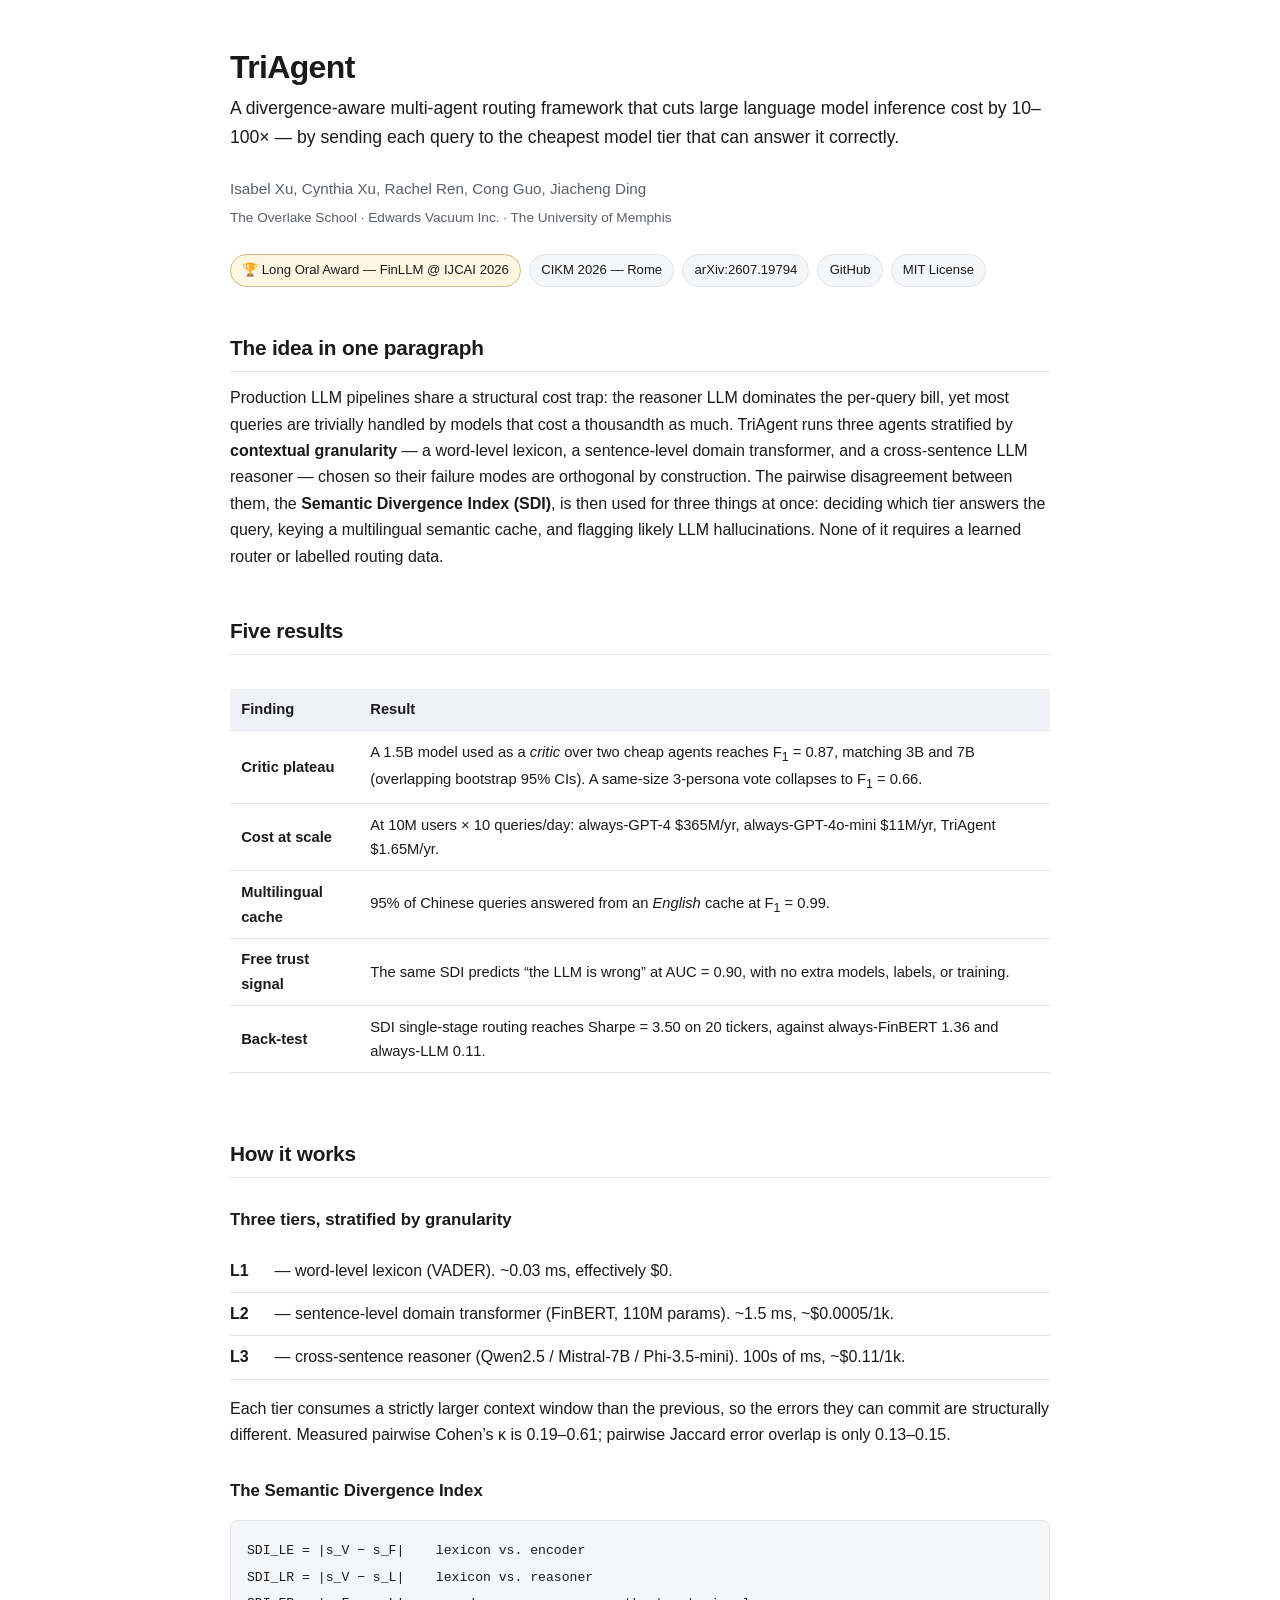
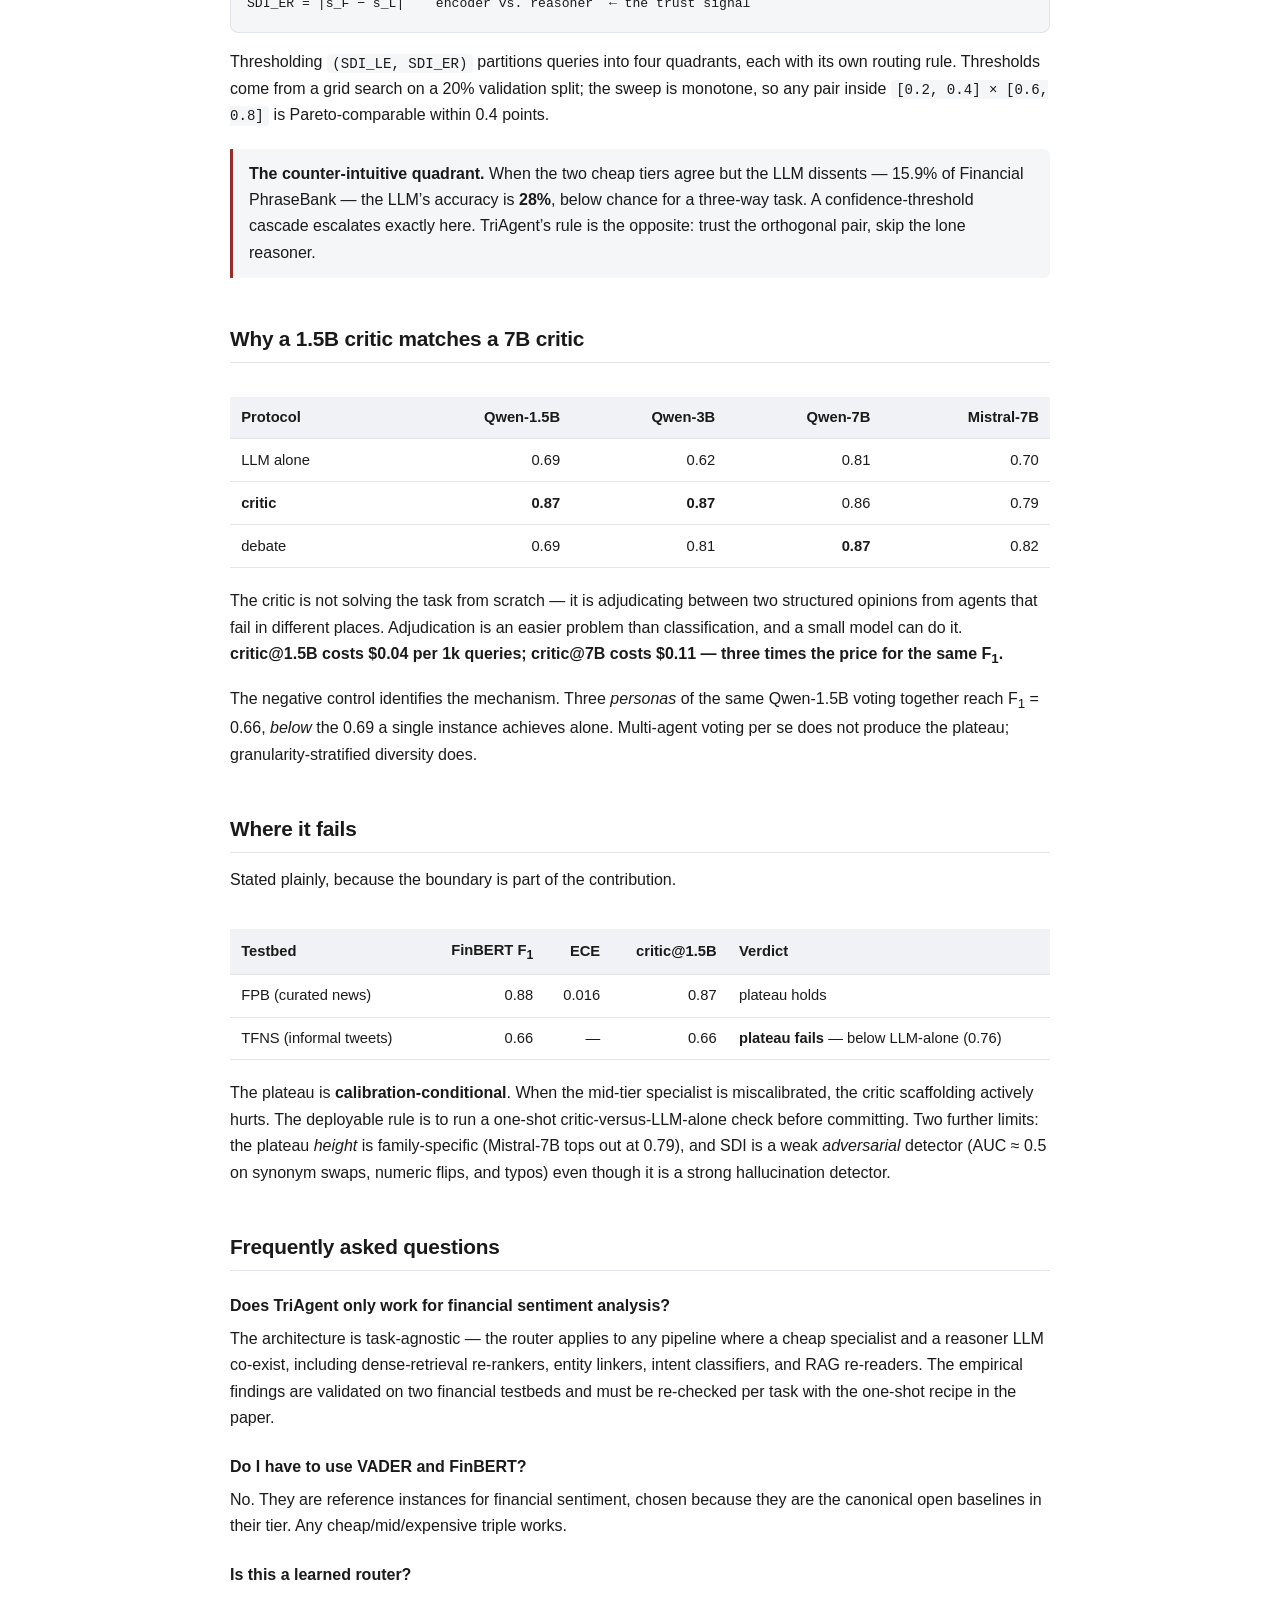
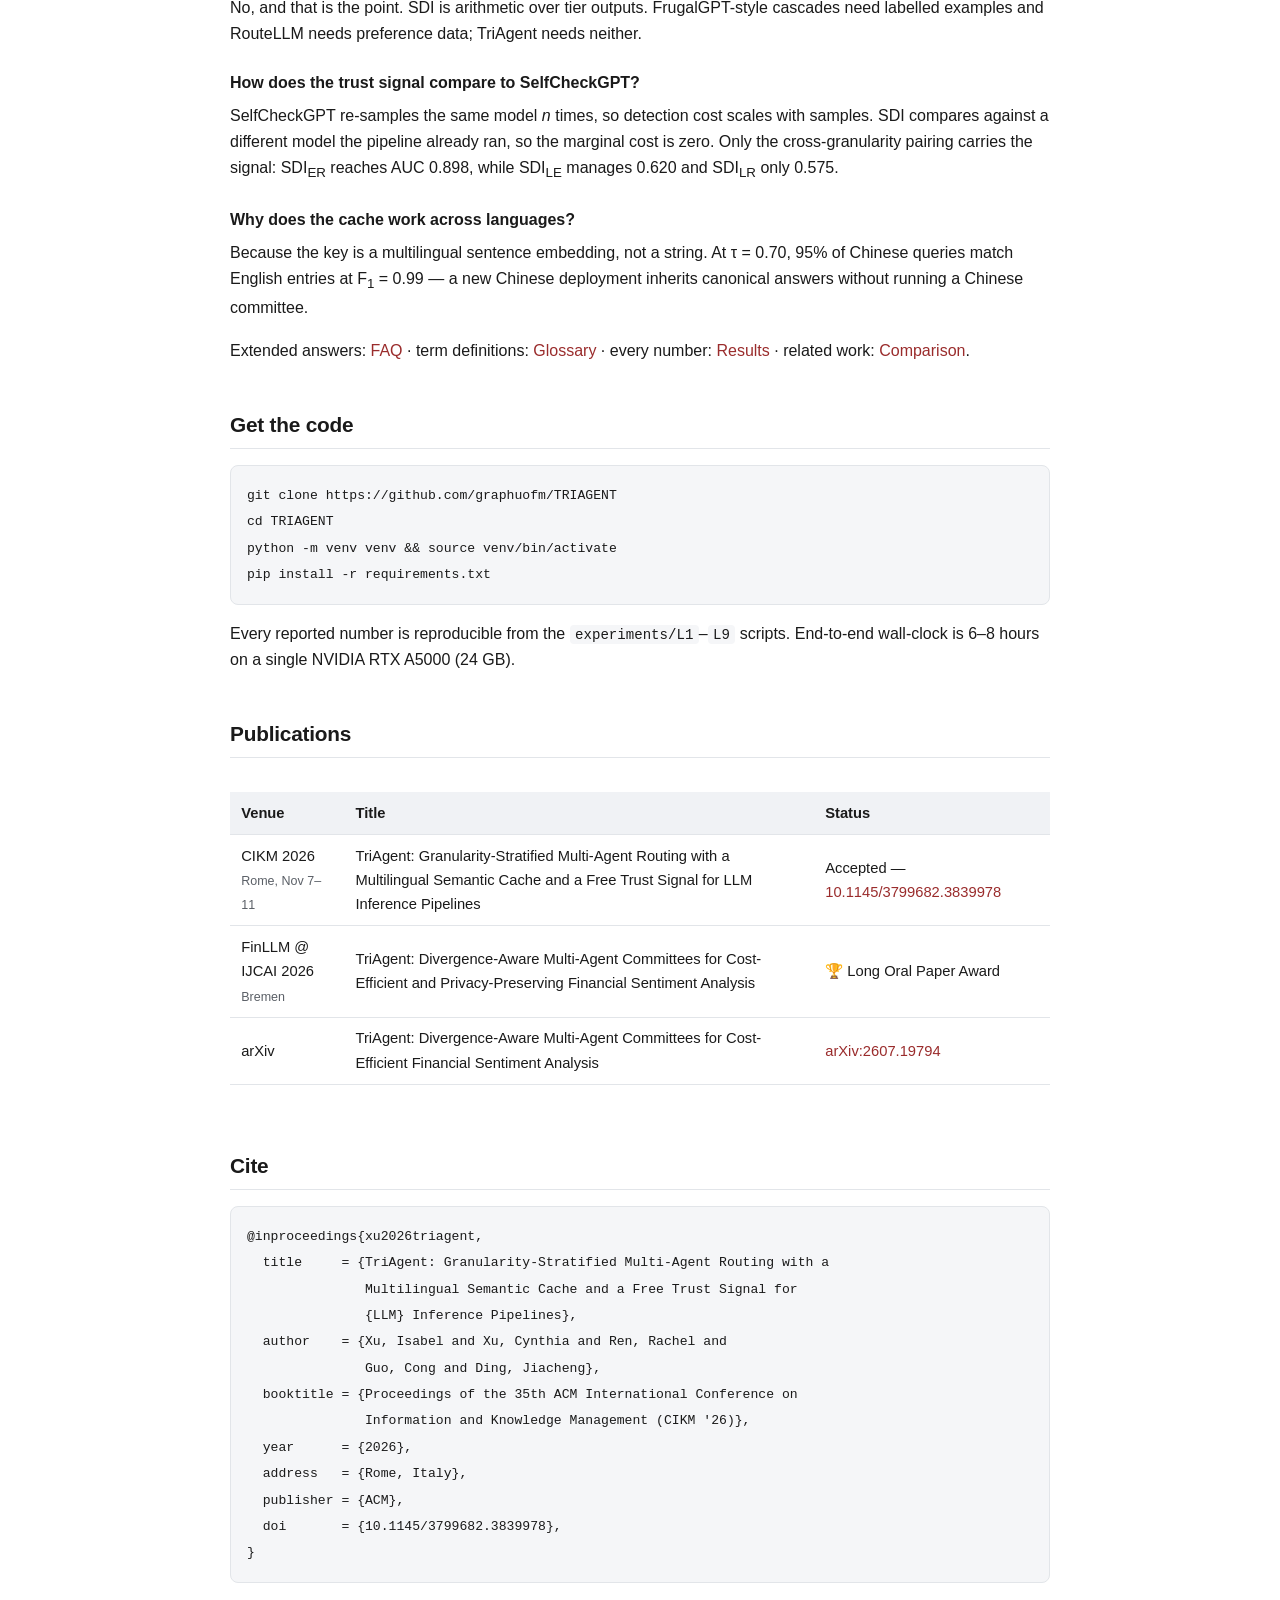
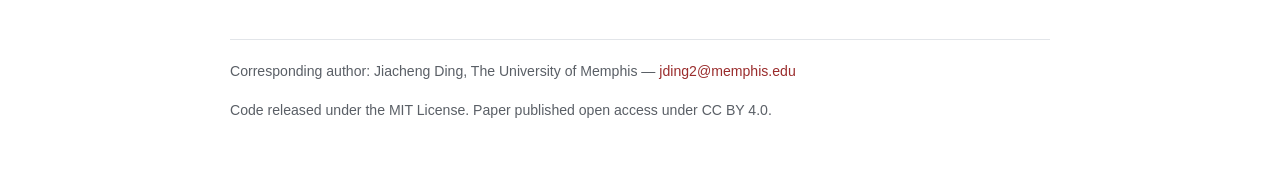
==== docs/index.html @ 97e6a0e1 "GEO: make the paper discoverable to answer engines and crawlers Generative-engine optimisation pass " ====
<!DOCTYPE html>
<html lang="en">
<head>
<meta charset="utf-8">
<meta name="viewport" content="width=device-width, initial-scale=1">
<title>TriAgent — Divergence-Aware Multi-Agent Routing for Cost-Efficient LLM Inference</title>
<meta name="description" content="TriAgent cuts LLM inference cost 10-100x by routing each query to the cheapest model tier that can answer it. The Semantic Divergence Index (SDI) is an unsupervised routing signal, a multilingual cache key, and a free hallucination detector at AUC 0.90. CIKM 2026.">
<link rel="canonical" href="https://graphuofm.github.io/TRIAGENT/">

<meta property="og:type" content="article">
<meta property="og:title" content="TriAgent — Divergence-Aware Multi-Agent Routing for Cost-Efficient LLM Inference">
<meta property="og:description" content="A 1.5B model used as a critic matches a 7B model (F1 0.87). A same-size persona vote collapses to 0.66. Granularity-stratified diversity, not multi-agent voting, is the mechanism. CIKM 2026.">
<meta property="og:url" content="https://graphuofm.github.io/TRIAGENT/">
<meta name="twitter:card" content="summary_large_image">
<meta name="twitter:title" content="TriAgent — Cost-Efficient LLM Inference Routing">
<meta name="twitter:description" content="One divergence signal does three jobs: routes queries, keys a multilingual cache, and detects hallucinations at AUC 0.90. No learned router, no labelled data. CIKM 2026.">

<meta name="citation_title" content="TriAgent: Granularity-Stratified Multi-Agent Routing with a Multilingual Semantic Cache and a Free Trust Signal for LLM Inference Pipelines">
<meta name="citation_author" content="Xu, Isabel">
<meta name="citation_author" content="Xu, Cynthia">
<meta name="citation_author" content="Ren, Rachel">
<meta name="citation_author" content="Guo, Cong">
<meta name="citation_author" content="Ding, Jiacheng">
<meta name="citation_publication_date" content="2026/11/07">
<meta name="citation_conference_title" content="Proceedings of the 35th ACM International Conference on Information and Knowledge Management (CIKM '26)">
<meta name="citation_doi" content="10.1145/3799682.3839978">
<meta name="citation_arxiv_id" content="2607.19794">
<meta name="citation_abstract_html_url" content="https://arxiv.org/abs/2607.19794">
<meta name="citation_pdf_url" content="https://arxiv.org/pdf/2607.19794">

<script type="application/ld+json">
{
  "@context": "https://schema.org",
  "@graph": [
    {
      "@type": "ScholarlyArticle",
      "@id": "https://doi.org/10.1145/3799682.3839978",
      "name": "TriAgent: Granularity-Stratified Multi-Agent Routing with a Multilingual Semantic Cache and a Free Trust Signal for LLM Inference Pipelines",
      "headline": "TriAgent: Granularity-Stratified Multi-Agent Routing for LLM Inference Pipelines",
      "abstract": "LLM-based information pipelines share a structural cost problem: the reasoner LLM dominates the per-query bill, yet a large fraction of queries are trivially handled by far cheaper specialists. TriAgent is a multi-agent inference router that stratifies agents by contextual granularity (word, sentence, cross-sentence) and gates routing with a three-way Semantic Divergence Index (SDI). The critic plateau is calibration-conditional; a Shared Consensus Dictionary answers 95% of Chinese queries from an English cache at F1 0.99; the same SDI doubles as a post-hoc hallucination detector at AUC 0.90.",
      "identifier": "https://doi.org/10.1145/3799682.3839978",
      "sameAs": "https://arxiv.org/abs/2607.19794",
      "datePublished": "2026-11-07",
      "inLanguage": "en",
      "license": "https://creativecommons.org/licenses/by/4.0/",
      "author": [
        {"@type": "Person", "name": "Isabel Xu", "affiliation": {"@type": "Organization", "name": "The Overlake School"}},
        {"@type": "Person", "name": "Cynthia Xu", "affiliation": {"@type": "Organization", "name": "The Overlake School"}},
        {"@type": "Person", "name": "Rachel Ren", "affiliation": {"@type": "Organization", "name": "Edwards Vacuum Inc."}},
        {"@type": "Person", "name": "Cong Guo", "affiliation": {"@type": "Organization", "name": "The University of Memphis"}},
        {"@type": "Person", "name": "Jiacheng Ding", "email": "jding2@memphis.edu", "affiliation": {"@type": "Organization", "name": "The University of Memphis"}}
      ],
      "publisher": {"@type": "Organization", "name": "Association for Computing Machinery"},
      "isPartOf": {
        "@type": "PublicationEvent",
        "name": "35th ACM International Conference on Information and Knowledge Management (CIKM 2026)",
        "location": "Rome, Italy",
        "startDate": "2026-11-07",
        "endDate": "2026-11-11"
      },
      "keywords": "LLM routing, LLM inference cost, model cascade, semantic caching, multi-agent systems, hallucination detection, multilingual retrieval, financial sentiment analysis, Semantic Divergence Index, Shared Consensus Dictionary",
      "award": "Long Oral Paper Award, FinLLM Workshop at IJCAI 2026",
      "codeRepository": "https://github.com/graphuofm/TRIAGENT"
    },
    {
      "@type": "SoftwareSourceCode",
      "name": "TriAgent",
      "description": "Reference implementation of TriAgent: divergence-aware multi-agent routing, the Shared Consensus Dictionary multilingual cache, and the SDI hallucination detector.",
      "codeRepository": "https://github.com/graphuofm/TRIAGENT",
      "programmingLanguage": "Python",
      "license": "https://spdx.org/licenses/MIT",
      "runtimePlatform": "Python 3.10",
      "citation": "https://doi.org/10.1145/3799682.3839978"
    },
    {
      "@type": "FAQPage",
      "mainEntity": [
        {
          "@type": "Question",
          "name": "What is TriAgent?",
          "acceptedAnswer": {"@type": "Answer", "text": "TriAgent is a divergence-aware multi-agent routing framework for LLM inference pipelines. It runs a committee of models stratified by contextual granularity - a word-level lexicon, a sentence-level domain transformer, and a cross-sentence LLM reasoner - and measures their disagreement using the Semantic Divergence Index (SDI). That single signal decides which tier answers each query, keys a multilingual semantic cache, and flags likely LLM hallucinations at AUC 0.90."}
        },
        {
          "@type": "Question",
          "name": "How do I reduce LLM inference costs in production?",
          "acceptedAnswer": {"@type": "Answer", "text": "Stop sending every query to the most expensive model. TriAgent answers 70% of queries with a word-level lexicon, 28.5% with a sentence-level transformer, and escalates only 1.5% to the LLM. At 10 million users issuing 10 queries per day, always-GPT-4 costs $365M per year and always-GPT-4o-mini costs $11M per year, while TriAgent answers the same workload for $1.65M per year."}
        },
        {
          "@type": "Question",
          "name": "Do I need labelled training data to build an LLM router?",
          "acceptedAnswer": {"@type": "Answer", "text": "Not with TriAgent. FrugalGPT trains a scorer on labelled examples and RouteLLM trains on human preference data. The Semantic Divergence Index is computed arithmetically from tier outputs you already have - it is the absolute difference between two agents' scores. There is no router to train and no labelled routing data to collect."}
        },
        {
          "@type": "Question",
          "name": "What is the critic plateau?",
          "acceptedAnswer": {"@type": "Answer", "text": "When an LLM is re-tasked as a critic - given the query plus two cheap agents' predictions and asked for a final label - macro-F1 plateaus at about 0.87 across Qwen 1.5B, 3B, and 7B, with overlapping bootstrap 95% confidence intervals. Model size stops buying accuracy. Since critic@1.5B costs $0.04 per 1000 queries and critic@7B costs $0.11, the larger model is three times the price for the same result."}
        },
        {
          "@type": "Question",
          "name": "Is the critic plateau just multi-agent voting or self-consistency?",
          "acceptedAnswer": {"@type": "Answer", "text": "No. The paper includes a negative control that rules this out. Three personas of the same Qwen-1.5B - bull, bear, and neutral prompts - voting together reach F1 0.66, below the 0.69 a single Qwen-1.5B achieves alone. Same model, same size, three agents, worse result. What produces the plateau is granularity-stratified diversity: agents that consume different context window sizes and therefore fail in structurally different ways."}
        },
        {
          "@type": "Question",
          "name": "How can I detect LLM hallucinations without extra API calls?",
          "acceptedAnswer": {"@type": "Answer", "text": "Run a cheaper specialist model in parallel and measure the divergence. In TriAgent, SDI_ER - the gap between the sentence-level encoder and the LLM reasoner - separates correct from incorrect LLM outputs at ROC AUC 0.90. Mean divergence is 0.17 when the LLM is right and 0.71 when it is wrong. Because the encoder output is already computed for routing, the trust score costs nothing additional, unlike SelfCheckGPT which re-samples the same model n times."}
        },
        {
          "@type": "Question",
          "name": "Can an LLM cache serve queries in a language it was never populated with?",
          "acceptedAnswer": {"@type": "Answer", "text": "Yes. Because the Shared Consensus Dictionary keys on a multilingual sentence embedding, a Chinese query can match an English cache entry. At similarity threshold 0.70, 95% of Chinese-translated queries hit the English cache and the cached labels score F1 0.99. A new Chinese deployment inherits canonical answers from the existing English cache without running a Chinese committee at all."}
        },
        {
          "@type": "Question",
          "name": "Does the critic plateau always hold?",
          "acceptedAnswer": {"@type": "Answer", "text": "No, and the paper is explicit about where it breaks. The plateau is calibration-conditional. On Financial PhraseBank, where FinBERT's Expected Calibration Error is 0.016, critic@1.5B reaches 0.87. On TFNS, informal Twitter financial text where FinBERT collapses to F1 0.66, the critic protocol reaches only 0.65 - below the 0.76 the LLM achieves alone. When the mid-tier specialist is miscalibrated, the critic scaffolding actively hurts."}
        },
        {
          "@type": "Question",
          "name": "Is FinBERT still better than large language models for financial sentiment?",
          "acceptedAnswer": {"@type": "Answer", "text": "On curated financial news, yes. On Financial PhraseBank, FinBERT reaches macro-F1 0.88 while Qwen-7B reaches 0.81, and the bootstrap 95% confidence intervals do not overlap. The domain specialist is statistically better at roughly one two-hundredth of the cost. On informal Twitter financial text the picture reverses: FinBERT collapses to 0.66 while Qwen-7B holds at 0.76."}
        }
      ]
    }
  ]
}
</script>

<style>
  :root {
    --bg: #ffffff;
    --fg: #1a1a1a;
    --muted: #5a5f66;
    --border: #e2e5e9;
    --accent: #9a2c2c;
    --code-bg: #f5f6f8;
    --table-head: #f0f2f5;
    --highlight: #fdf6e3;
    --max: 820px;
  }
  @media (prefers-color-scheme: dark) {
    :root:not([data-theme="light"]) {
      --bg: #14161a;
      --fg: #e6e8eb;
      --muted: #9aa1ab;
      --border: #2c3038;
      --accent: #e06666;
      --code-bg: #1c1f25;
      --table-head: #1c1f25;
      --highlight: #241f14;
    }
  }
  * { box-sizing: border-box; }
  body {
    margin: 0;
    padding-block: 3rem;
    padding-inline: 20px;
    background: var(--bg);
    color: var(--fg);
    font: 16px/1.65 -apple-system, BlinkMacSystemFont, "Segoe UI", Roboto, Helvetica, Arial, sans-serif;
    -webkit-font-smoothing: antialiased;
  }
  main { max-width: var(--max); margin: 0 auto; }
  h1 { font-size: 2rem; line-height: 1.2; margin: 0 0 .5rem; letter-spacing: -0.02em; }
  h2 { font-size: 1.3rem; margin: 2.75rem 0 .85rem; padding-bottom: .35rem; border-bottom: 1px solid var(--border); letter-spacing: -0.01em; }
  h3 { font-size: 1.05rem; margin: 1.75rem 0 .5rem; }
  p { margin: 0 0 1rem; }
  a { color: var(--accent); text-decoration: none; }
  a:hover { text-decoration: underline; }
  .lede { font-size: 1.1rem; color: var(--fg); margin-bottom: 1.5rem; }
  .authors { color: var(--muted); font-size: .95rem; margin-bottom: .35rem; }
  .affil { color: var(--muted); font-size: .85rem; margin-bottom: 1.5rem; }
  .badges { display: flex; flex-wrap: wrap; gap: .5rem; margin-bottom: 1.75rem; }
  .badge {
    display: inline-block; padding: .3rem .7rem; border: 1px solid var(--border);
    border-radius: 999px; font-size: .82rem; color: var(--fg); background: var(--code-bg);
  }
  .badge.award { background: var(--highlight); border-color: #d4b483; }
  table { width: 100%; border-collapse: collapse; margin: 1.25rem 0; font-size: .92rem; }
  th, td { text-align: left; padding: .55rem .7rem; border-bottom: 1px solid var(--border); }
  th { background: var(--table-head); font-weight: 600; }
  td.num, th.num { text-align: right; font-variant-numeric: tabular-nums; }
  .scroll { overflow-x: auto; }
  code { background: var(--code-bg); padding: .12em .38em; border-radius: 4px; font-size: .88em; font-family: ui-monospace, SFMono-Regular, Menlo, monospace; }
  pre { background: var(--code-bg); padding: 1rem; border-radius: 8px; overflow-x: auto; border: 1px solid var(--border); }
  pre code { background: none; padding: 0; font-size: .82rem; line-height: 1.55; }
  blockquote { margin: 1.25rem 0; padding: .75rem 1rem; background: var(--code-bg); border-left: 3px solid var(--accent); border-radius: 0 6px 6px 0; }
  blockquote p:last-child { margin-bottom: 0; }
  .faq dt { font-weight: 600; margin-top: 1.4rem; }
  .faq dd { margin: .4rem 0 0; color: var(--fg); }
  footer { margin-top: 3.5rem; padding-top: 1.25rem; border-top: 1px solid var(--border); color: var(--muted); font-size: .88rem; }
  .tiers { list-style: none; padding: 0; }
  .tiers li { padding: .5rem 0; border-bottom: 1px solid var(--border); }
  .tiers strong { display: inline-block; min-width: 2.5rem; }
</style>
</head>
<body>
<main>

<h1>TriAgent</h1>

<p class="lede">A divergence-aware multi-agent routing framework that cuts large language model inference cost by 10&ndash;100&times; &mdash; by sending each query to the cheapest model tier that can answer it correctly.</p>

<p class="authors">Isabel Xu, Cynthia Xu, Rachel Ren, Cong Guo, Jiacheng Ding</p>
<p class="affil">The Overlake School &middot; Edwards Vacuum Inc. &middot; The University of Memphis</p>

<div class="badges">
  <a class="badge award" href="https://arxiv.org/abs/2607.19794">🏆 Long Oral Award &mdash; FinLLM @ IJCAI 2026</a>
  <a class="badge" href="https://doi.org/10.1145/3799682.3839978">CIKM 2026 &mdash; Rome</a>
  <a class="badge" href="https://arxiv.org/abs/2607.19794">arXiv:2607.19794</a>
  <a class="badge" href="https://github.com/graphuofm/TRIAGENT">GitHub</a>
  <span class="badge">MIT License</span>
</div>

<h2>The idea in one paragraph</h2>

<p>Production LLM pipelines share a structural cost trap: the reasoner LLM dominates the per-query bill, yet most queries are trivially handled by models that cost a thousandth as much. TriAgent runs three agents stratified by <strong>contextual granularity</strong> &mdash; a word-level lexicon, a sentence-level domain transformer, and a cross-sentence LLM reasoner &mdash; chosen so their failure modes are orthogonal by construction. The pairwise disagreement between them, the <strong>Semantic Divergence Index (SDI)</strong>, is then used for three things at once: deciding which tier answers the query, keying a multilingual semantic cache, and flagging likely LLM hallucinations. None of it requires a learned router or labelled routing data.</p>

<h2>Five results</h2>

<div class="scroll">
<table>
  <thead><tr><th>Finding</th><th>Result</th></tr></thead>
  <tbody>
    <tr><td><strong>Critic plateau</strong></td><td>A 1.5B model used as a <em>critic</em> over two cheap agents reaches F<sub>1</sub> = 0.87, matching 3B and 7B (overlapping bootstrap 95% CIs). A same-size 3-persona vote collapses to F<sub>1</sub> = 0.66.</td></tr>
    <tr><td><strong>Cost at scale</strong></td><td>At 10M users &times; 10 queries/day: always-GPT-4 $365M/yr, always-GPT-4o-mini $11M/yr, TriAgent $1.65M/yr.</td></tr>
    <tr><td><strong>Multilingual cache</strong></td><td>95% of Chinese queries answered from an <em>English</em> cache at F<sub>1</sub> = 0.99.</td></tr>
    <tr><td><strong>Free trust signal</strong></td><td>The same SDI predicts &ldquo;the LLM is wrong&rdquo; at AUC = 0.90, with no extra models, labels, or training.</td></tr>
    <tr><td><strong>Back-test</strong></td><td>SDI single-stage routing reaches Sharpe = 3.50 on 20 tickers, against always-FinBERT 1.36 and always-LLM 0.11.</td></tr>
  </tbody>
</table>
</div>

<h2>How it works</h2>

<h3>Three tiers, stratified by granularity</h3>

<ul class="tiers">
  <li><strong>L1</strong> &mdash; word-level lexicon (VADER). ~0.03 ms, effectively $0.</li>
  <li><strong>L2</strong> &mdash; sentence-level domain transformer (FinBERT, 110M params). ~1.5 ms, ~$0.0005/1k.</li>
  <li><strong>L3</strong> &mdash; cross-sentence reasoner (Qwen2.5 / Mistral-7B / Phi-3.5-mini). 100s of ms, ~$0.11/1k.</li>
</ul>

<p>Each tier consumes a strictly larger context window than the previous, so the errors they can commit are structurally different. Measured pairwise Cohen&rsquo;s &kappa; is 0.19&ndash;0.61; pairwise Jaccard error overlap is only 0.13&ndash;0.15.</p>

<h3>The Semantic Divergence Index</h3>

<pre><code>SDI_LE = |s_V − s_F|    lexicon vs. encoder
SDI_LR = |s_V − s_L|    lexicon vs. reasoner
SDI_ER = |s_F − s_L|    encoder vs. reasoner  ← the trust signal</code></pre>

<p>Thresholding <code>(SDI_LE, SDI_ER)</code> partitions queries into four quadrants, each with its own routing rule. Thresholds come from a grid search on a 20% validation split; the sweep is monotone, so any pair inside <code>[0.2, 0.4] × [0.6, 0.8]</code> is Pareto-comparable within 0.4 points.</p>

<blockquote>
<p><strong>The counter-intuitive quadrant.</strong> When the two cheap tiers agree but the LLM dissents &mdash; 15.9% of Financial PhraseBank &mdash; the LLM&rsquo;s accuracy is <strong>28%</strong>, below chance for a three-way task. A confidence-threshold cascade escalates exactly here. TriAgent&rsquo;s rule is the opposite: trust the orthogonal pair, skip the lone reasoner.</p>
</blockquote>

<h2>Why a 1.5B critic matches a 7B critic</h2>

<div class="scroll">
<table>
  <thead><tr><th>Protocol</th><th class="num">Qwen-1.5B</th><th class="num">Qwen-3B</th><th class="num">Qwen-7B</th><th class="num">Mistral-7B</th></tr></thead>
  <tbody>
    <tr><td>LLM alone</td><td class="num">0.69</td><td class="num">0.62</td><td class="num">0.81</td><td class="num">0.70</td></tr>
    <tr><td><strong>critic</strong></td><td class="num"><strong>0.87</strong></td><td class="num"><strong>0.87</strong></td><td class="num">0.86</td><td class="num">0.79</td></tr>
    <tr><td>debate</td><td class="num">0.69</td><td class="num">0.81</td><td class="num"><strong>0.87</strong></td><td class="num">0.82</td></tr>
  </tbody>
</table>
</div>

<p>The critic is not solving the task from scratch &mdash; it is adjudicating between two structured opinions from agents that fail in different places. Adjudication is an easier problem than classification, and a small model can do it. <strong>critic@1.5B costs $0.04 per 1k queries; critic@7B costs $0.11 &mdash; three times the price for the same F<sub>1</sub>.</strong></p>

<p>The negative control identifies the mechanism. Three <em>personas</em> of the same Qwen-1.5B voting together reach F<sub>1</sub> = 0.66, <em>below</em> the 0.69 a single instance achieves alone. Multi-agent voting per se does not produce the plateau; granularity-stratified diversity does.</p>

<h2>Where it fails</h2>

<p>Stated plainly, because the boundary is part of the contribution.</p>

<div class="scroll">
<table>
  <thead><tr><th>Testbed</th><th class="num">FinBERT F<sub>1</sub></th><th class="num">ECE</th><th class="num">critic@1.5B</th><th>Verdict</th></tr></thead>
  <tbody>
    <tr><td>FPB (curated news)</td><td class="num">0.88</td><td class="num">0.016</td><td class="num">0.87</td><td>plateau holds</td></tr>
    <tr><td>TFNS (informal tweets)</td><td class="num">0.66</td><td class="num">&mdash;</td><td class="num">0.66</td><td><strong>plateau fails</strong> &mdash; below LLM-alone (0.76)</td></tr>
  </tbody>
</table>
</div>

<p>The plateau is <strong>calibration-conditional</strong>. When the mid-tier specialist is miscalibrated, the critic scaffolding actively hurts. The deployable rule is to run a one-shot critic-versus-LLM-alone check before committing. Two further limits: the plateau <em>height</em> is family-specific (Mistral-7B tops out at 0.79), and SDI is a weak <em>adversarial</em> detector (AUC &asymp; 0.5 on synonym swaps, numeric flips, and typos) even though it is a strong hallucination detector.</p>

<h2>Frequently asked questions</h2>

<dl class="faq">
  <dt>Does TriAgent only work for financial sentiment analysis?</dt>
  <dd>The architecture is task-agnostic &mdash; the router applies to any pipeline where a cheap specialist and a reasoner LLM co-exist, including dense-retrieval re-rankers, entity linkers, intent classifiers, and RAG re-readers. The empirical findings are validated on two financial testbeds and must be re-checked per task with the one-shot recipe in the paper.</dd>

  <dt>Do I have to use VADER and FinBERT?</dt>
  <dd>No. They are reference instances for financial sentiment, chosen because they are the canonical open baselines in their tier. Any cheap/mid/expensive triple works.</dd>

  <dt>Is this a learned router?</dt>
  <dd>No, and that is the point. SDI is arithmetic over tier outputs. FrugalGPT-style cascades need labelled examples and RouteLLM needs preference data; TriAgent needs neither.</dd>

  <dt>How does the trust signal compare to SelfCheckGPT?</dt>
  <dd>SelfCheckGPT re-samples the same model <em>n</em> times, so detection cost scales with samples. SDI compares against a different model the pipeline already ran, so the marginal cost is zero. Only the cross-granularity pairing carries the signal: SDI<sub>ER</sub> reaches AUC 0.898, while SDI<sub>LE</sub> manages 0.620 and SDI<sub>LR</sub> only 0.575.</dd>

  <dt>Why does the cache work across languages?</dt>
  <dd>Because the key is a multilingual sentence embedding, not a string. At &tau; = 0.70, 95% of Chinese queries match English entries at F<sub>1</sub> = 0.99 &mdash; a new Chinese deployment inherits canonical answers without running a Chinese committee.</dd>
</dl>

<p>Extended answers: <a href="https://github.com/graphuofm/TRIAGENT/blob/main/FAQ.md">FAQ</a> &middot; term definitions: <a href="https://github.com/graphuofm/TRIAGENT/blob/main/GLOSSARY.md">Glossary</a> &middot; every number: <a href="https://github.com/graphuofm/TRIAGENT/blob/main/RESULTS.md">Results</a> &middot; related work: <a href="https://github.com/graphuofm/TRIAGENT/blob/main/COMPARISON.md">Comparison</a>.</p>

<h2>Get the code</h2>

<pre><code>git clone https://github.com/graphuofm/TRIAGENT
cd TRIAGENT
python -m venv venv &amp;&amp; source venv/bin/activate
pip install -r requirements.txt</code></pre>

<p>Every reported number is reproducible from the <code>experiments/L1</code>&ndash;<code>L9</code> scripts. End-to-end wall-clock is 6&ndash;8 hours on a single NVIDIA RTX A5000 (24 GB).</p>

<h2>Publications</h2>

<div class="scroll">
<table>
  <thead><tr><th>Venue</th><th>Title</th><th>Status</th></tr></thead>
  <tbody>
    <tr>
      <td>CIKM 2026<br><span style="color:var(--muted);font-size:.85em">Rome, Nov 7&ndash;11</span></td>
      <td>TriAgent: Granularity-Stratified Multi-Agent Routing with a Multilingual Semantic Cache and a Free Trust Signal for LLM Inference Pipelines</td>
      <td>Accepted &mdash; <a href="https://doi.org/10.1145/3799682.3839978">10.1145/3799682.3839978</a></td>
    </tr>
    <tr>
      <td>FinLLM @ IJCAI 2026<br><span style="color:var(--muted);font-size:.85em">Bremen</span></td>
      <td>TriAgent: Divergence-Aware Multi-Agent Committees for Cost-Efficient and Privacy-Preserving Financial Sentiment Analysis</td>
      <td>🏆 Long Oral Paper Award</td>
    </tr>
    <tr>
      <td>arXiv</td>
      <td>TriAgent: Divergence-Aware Multi-Agent Committees for Cost-Efficient Financial Sentiment Analysis</td>
      <td><a href="https://arxiv.org/abs/2607.19794">arXiv:2607.19794</a></td>
    </tr>
  </tbody>
</table>
</div>

<h2>Cite</h2>

<pre><code>@inproceedings{xu2026triagent,
  title     = {TriAgent: Granularity-Stratified Multi-Agent Routing with a
               Multilingual Semantic Cache and a Free Trust Signal for
               {LLM} Inference Pipelines},
  author    = {Xu, Isabel and Xu, Cynthia and Ren, Rachel and
               Guo, Cong and Ding, Jiacheng},
  booktitle = {Proceedings of the 35th ACM International Conference on
               Information and Knowledge Management (CIKM '26)},
  year      = {2026},
  address   = {Rome, Italy},
  publisher = {ACM},
  doi       = {10.1145/3799682.3839978},
}</code></pre>

<footer>
  <p>Corresponding author: Jiacheng Ding, The University of Memphis &mdash; <a href="mailto:jding2@memphis.edu">jding2@memphis.edu</a></p>
  <p>Code released under the MIT License. Paper published open access under CC BY 4.0.</p>
</footer>

</main>
</body>
</html>
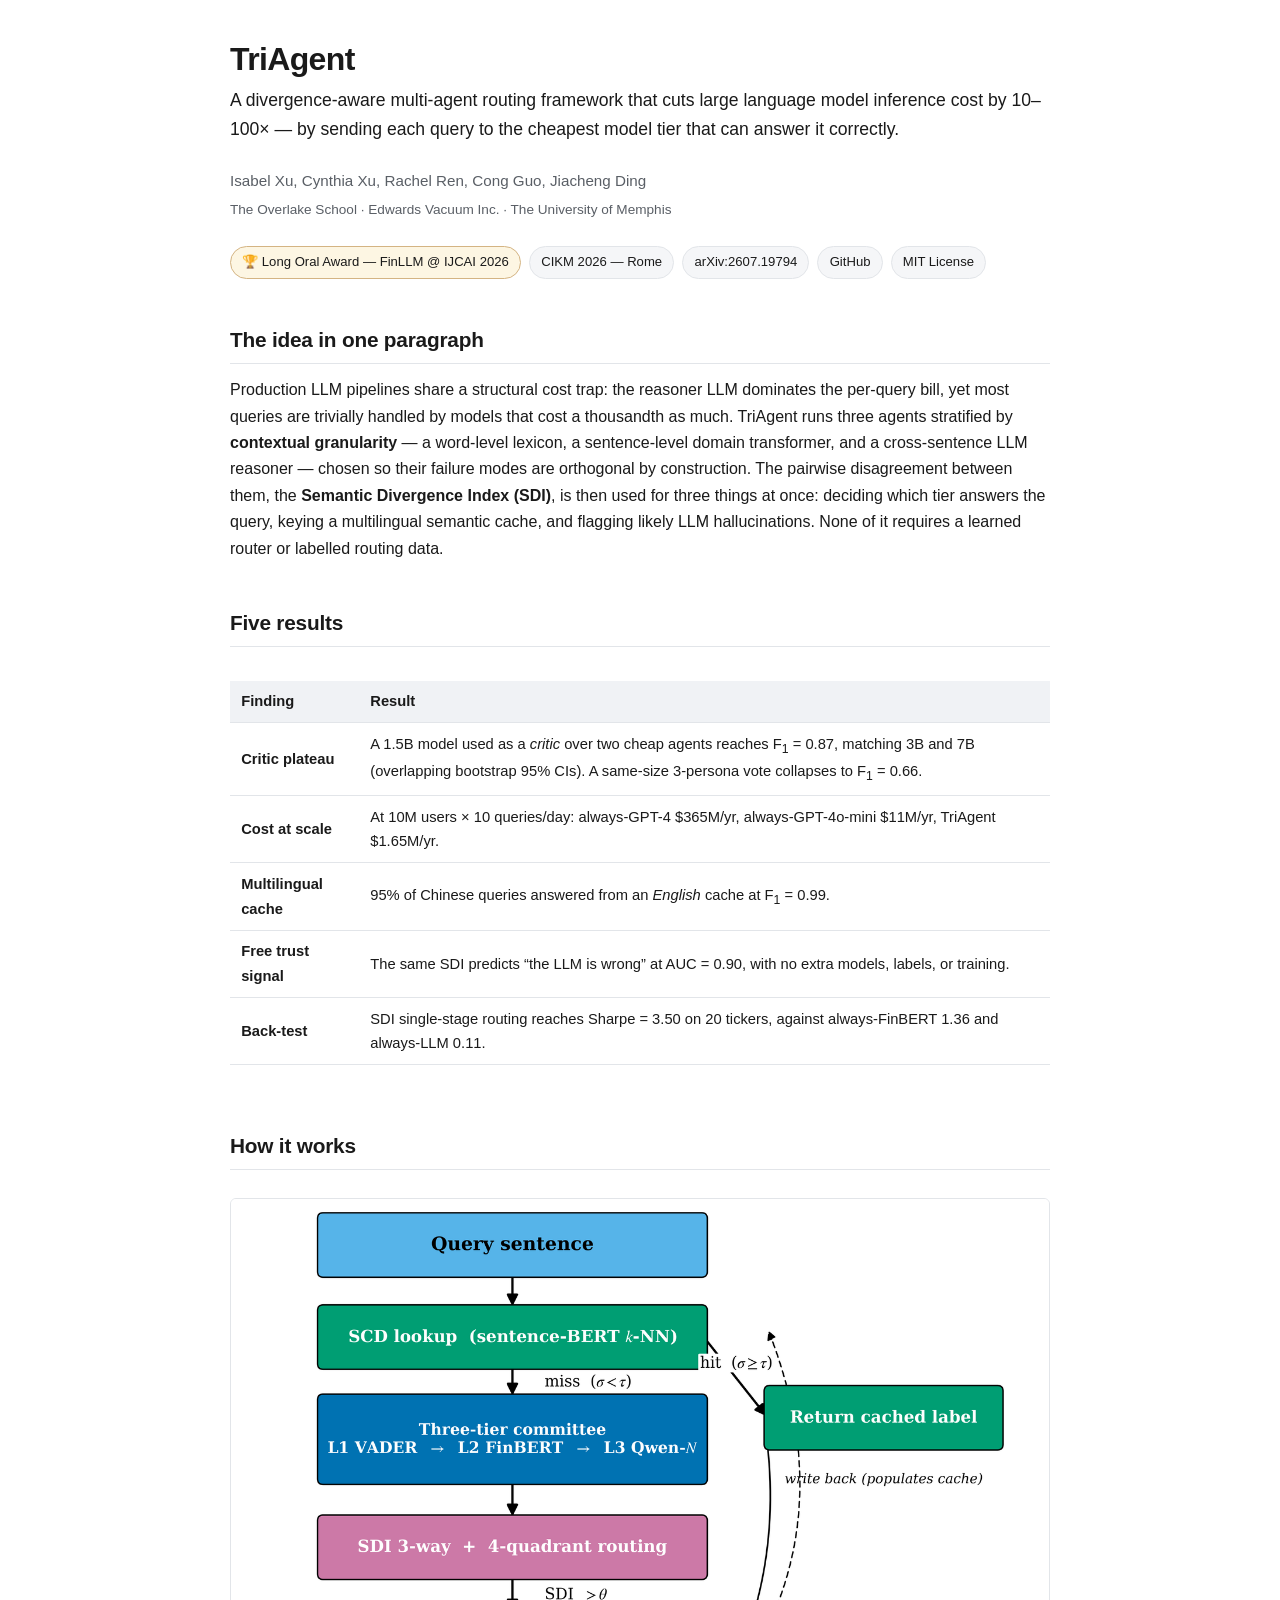
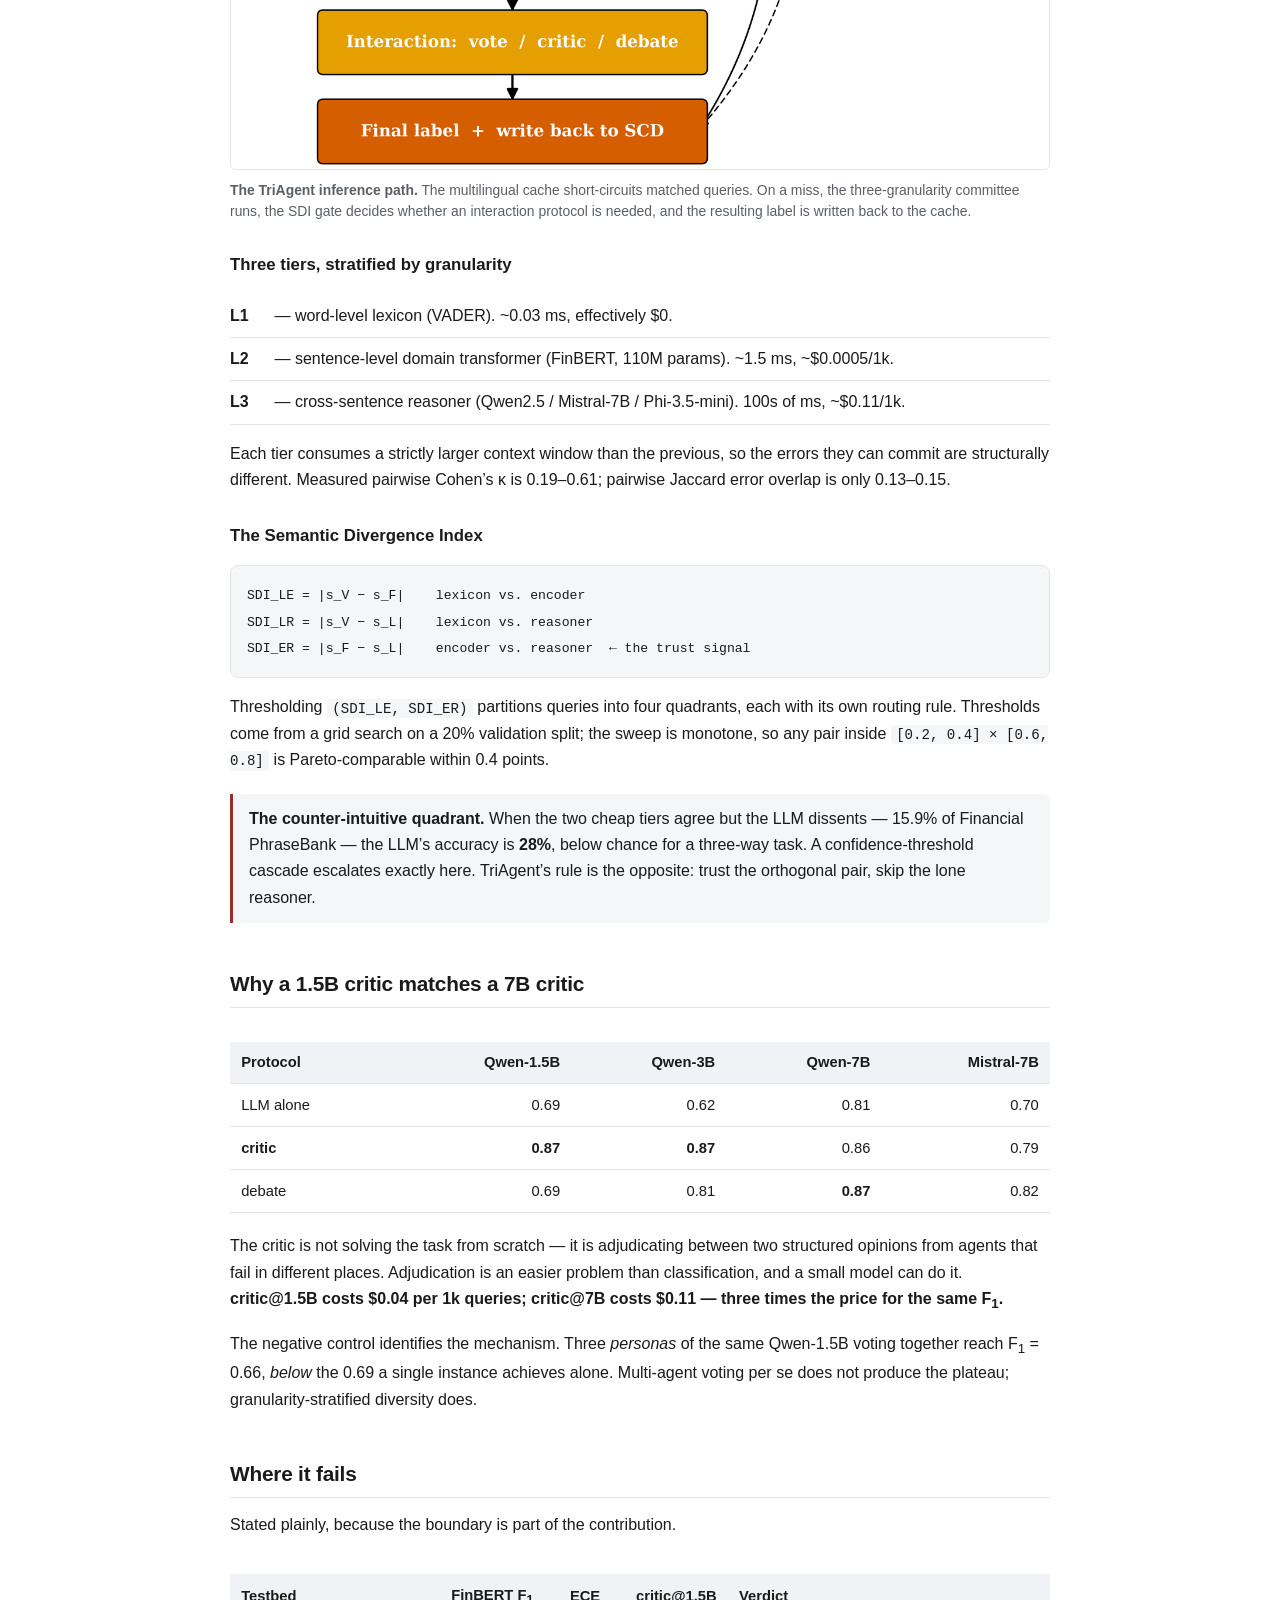
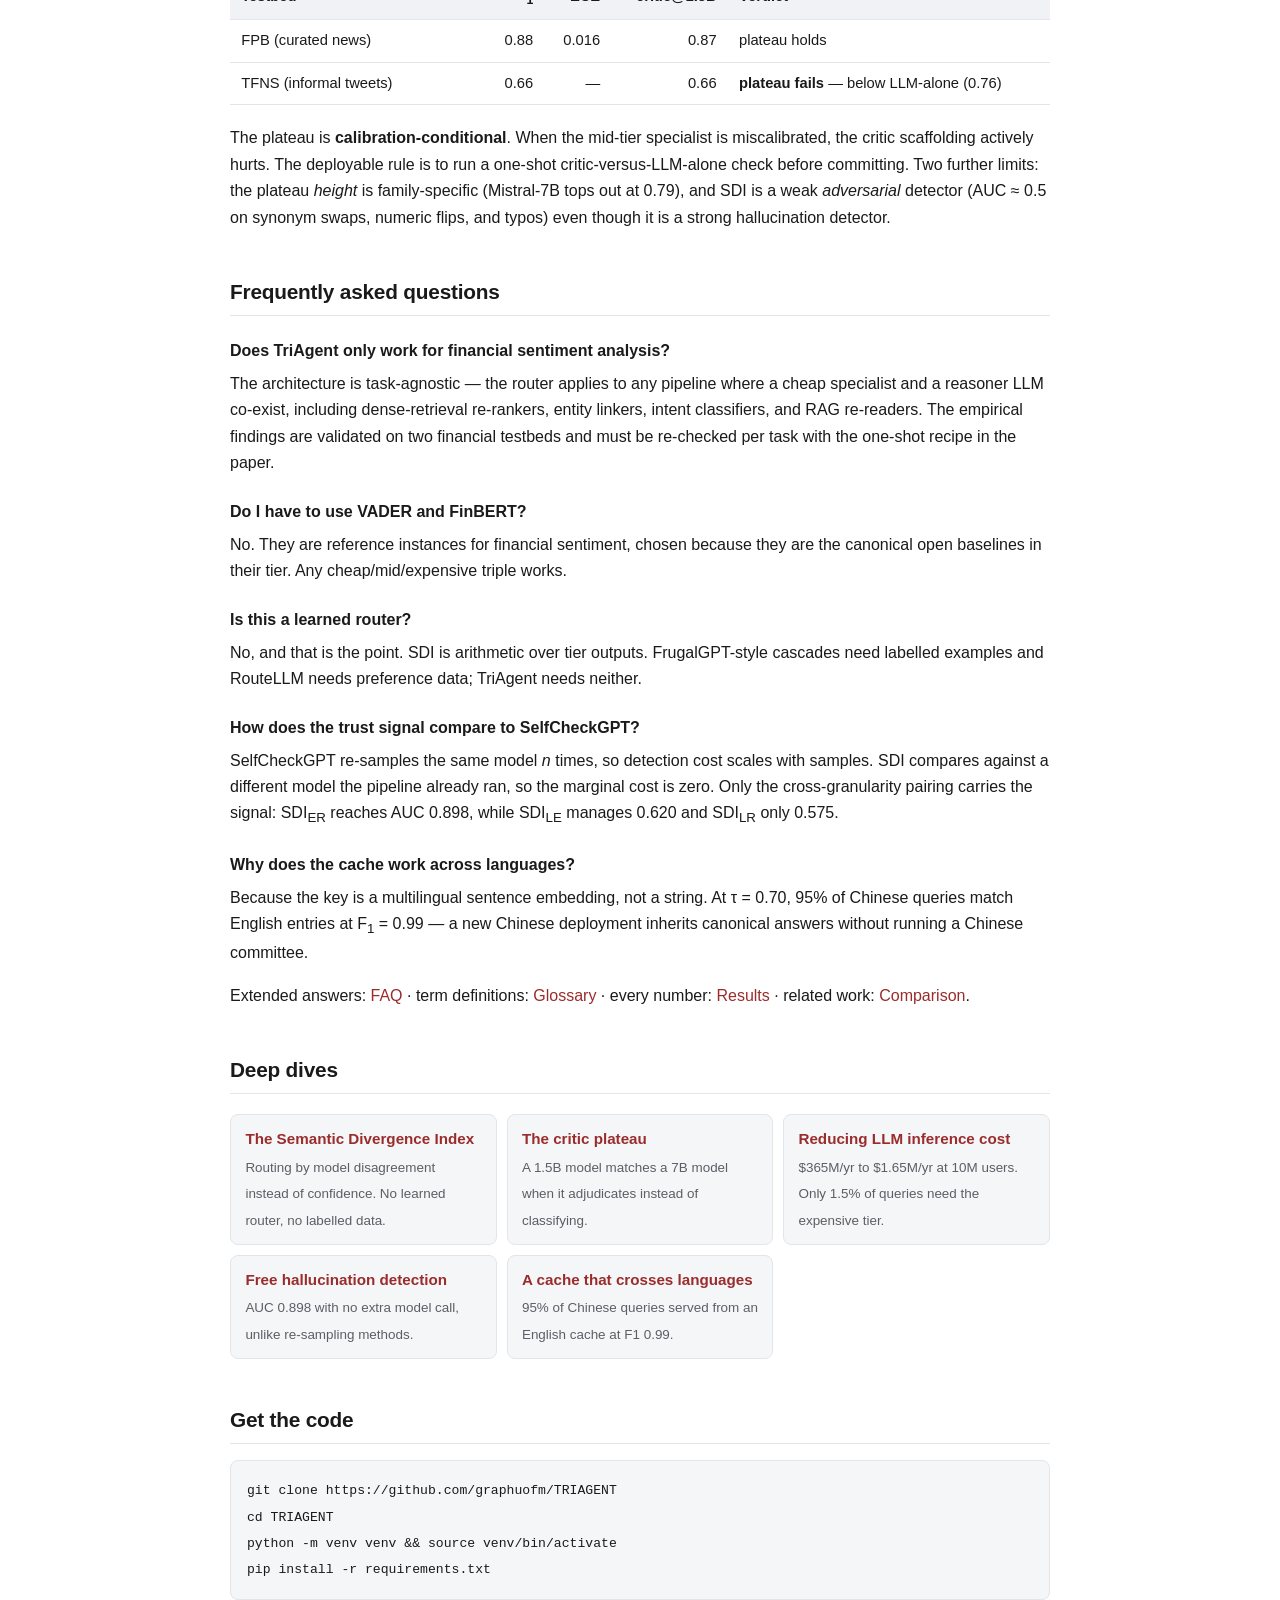
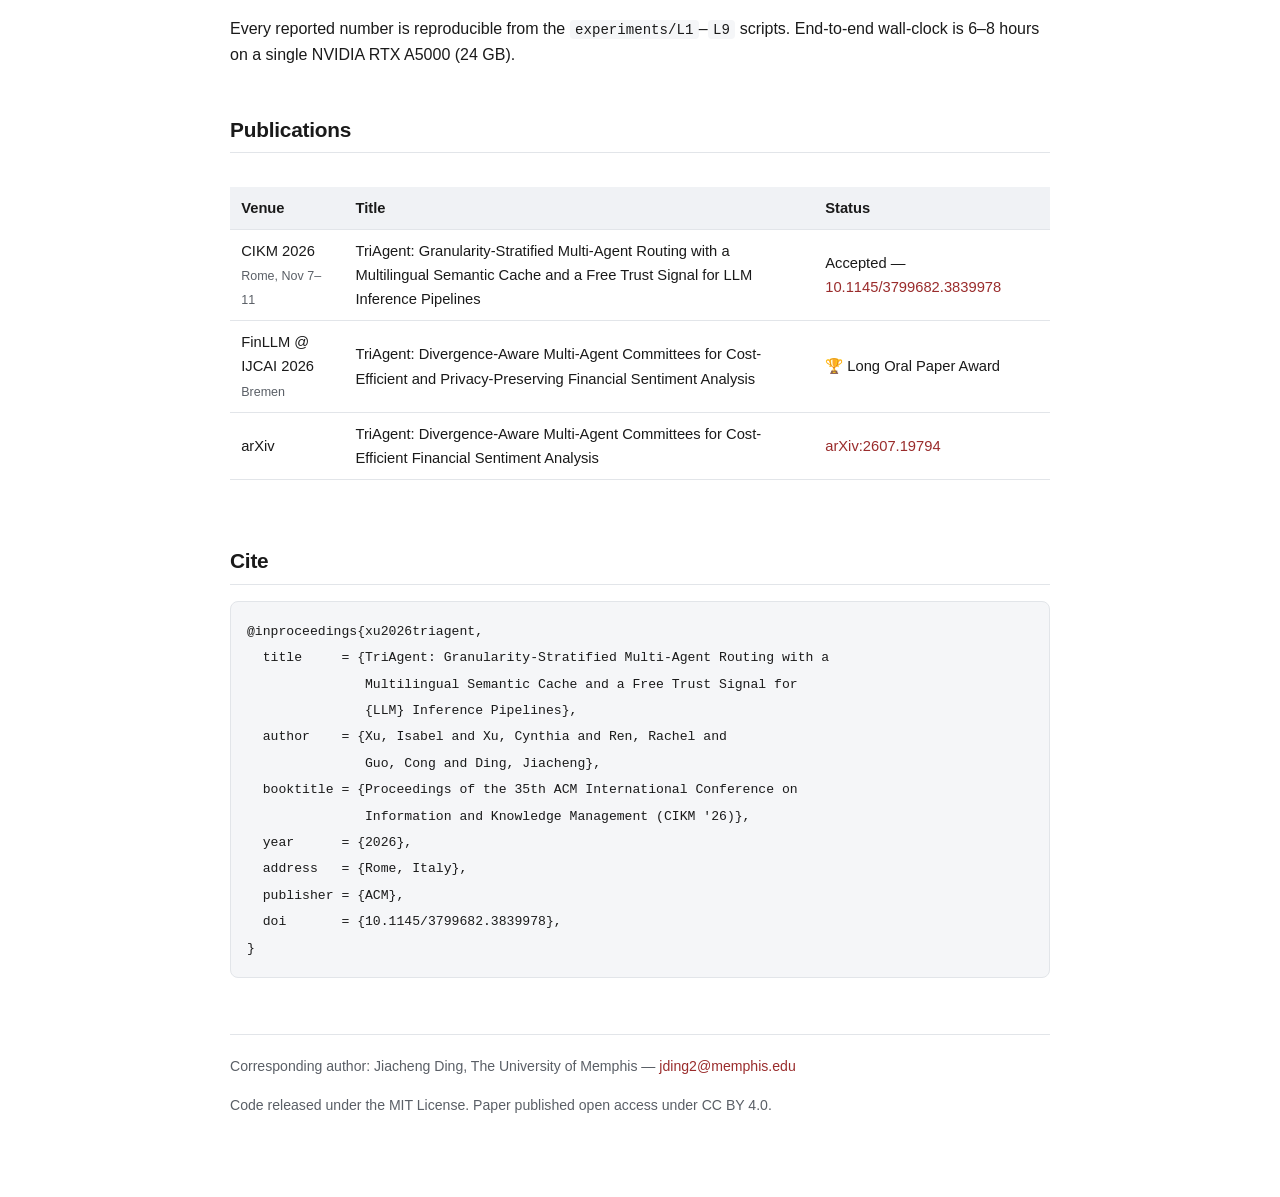
==== commit 13e0b853: "GEO: five topic pages, crawler manifests, and Zenodo config A single landing page only competes for " ====
--- a/docs/index.html
+++ b/docs/index.html
@@ -126,73 +126,7 @@
 }
 </script>
 
-<style>
-  :root {
-    --bg: #ffffff;
-    --fg: #1a1a1a;
-    --muted: #5a5f66;
-    --border: #e2e5e9;
-    --accent: #9a2c2c;
-    --code-bg: #f5f6f8;
-    --table-head: #f0f2f5;
-    --highlight: #fdf6e3;
-    --max: 820px;
-  }
-  @media (prefers-color-scheme: dark) {
-    :root:not([data-theme="light"]) {
-      --bg: #14161a;
-      --fg: #e6e8eb;
-      --muted: #9aa1ab;
-      --border: #2c3038;
-      --accent: #e06666;
-      --code-bg: #1c1f25;
-      --table-head: #1c1f25;
-      --highlight: #241f14;
-    }
-  }
-  * { box-sizing: border-box; }
-  body {
-    margin: 0;
-    padding-block: 3rem;
-    padding-inline: 20px;
-    background: var(--bg);
-    color: var(--fg);
-    font: 16px/1.65 -apple-system, BlinkMacSystemFont, "Segoe UI", Roboto, Helvetica, Arial, sans-serif;
-    -webkit-font-smoothing: antialiased;
-  }
-  main { max-width: var(--max); margin: 0 auto; }
-  h1 { font-size: 2rem; line-height: 1.2; margin: 0 0 .5rem; letter-spacing: -0.02em; }
-  h2 { font-size: 1.3rem; margin: 2.75rem 0 .85rem; padding-bottom: .35rem; border-bottom: 1px solid var(--border); letter-spacing: -0.01em; }
-  h3 { font-size: 1.05rem; margin: 1.75rem 0 .5rem; }
-  p { margin: 0 0 1rem; }
-  a { color: var(--accent); text-decoration: none; }
-  a:hover { text-decoration: underline; }
-  .lede { font-size: 1.1rem; color: var(--fg); margin-bottom: 1.5rem; }
-  .authors { color: var(--muted); font-size: .95rem; margin-bottom: .35rem; }
-  .affil { color: var(--muted); font-size: .85rem; margin-bottom: 1.5rem; }
-  .badges { display: flex; flex-wrap: wrap; gap: .5rem; margin-bottom: 1.75rem; }
-  .badge {
-    display: inline-block; padding: .3rem .7rem; border: 1px solid var(--border);
-    border-radius: 999px; font-size: .82rem; color: var(--fg); background: var(--code-bg);
-  }
-  .badge.award { background: var(--highlight); border-color: #d4b483; }
-  table { width: 100%; border-collapse: collapse; margin: 1.25rem 0; font-size: .92rem; }
-  th, td { text-align: left; padding: .55rem .7rem; border-bottom: 1px solid var(--border); }
-  th { background: var(--table-head); font-weight: 600; }
-  td.num, th.num { text-align: right; font-variant-numeric: tabular-nums; }
-  .scroll { overflow-x: auto; }
-  code { background: var(--code-bg); padding: .12em .38em; border-radius: 4px; font-size: .88em; font-family: ui-monospace, SFMono-Regular, Menlo, monospace; }
-  pre { background: var(--code-bg); padding: 1rem; border-radius: 8px; overflow-x: auto; border: 1px solid var(--border); }
-  pre code { background: none; padding: 0; font-size: .82rem; line-height: 1.55; }
-  blockquote { margin: 1.25rem 0; padding: .75rem 1rem; background: var(--code-bg); border-left: 3px solid var(--accent); border-radius: 0 6px 6px 0; }
-  blockquote p:last-child { margin-bottom: 0; }
-  .faq dt { font-weight: 600; margin-top: 1.4rem; }
-  .faq dd { margin: .4rem 0 0; color: var(--fg); }
-  footer { margin-top: 3.5rem; padding-top: 1.25rem; border-top: 1px solid var(--border); color: var(--muted); font-size: .88rem; }
-  .tiers { list-style: none; padding: 0; }
-  .tiers li { padding: .5rem 0; border-bottom: 1px solid var(--border); }
-  .tiers strong { display: inline-block; min-width: 2.5rem; }
-</style>
+<link rel="stylesheet" href="style.css">
 </head>
 <body>
 <main>
@@ -233,6 +167,11 @@
 
 <h2>How it works</h2>
 
+<figure>
+  <img src="figures/fig_architecture.png" alt="Architecture diagram of the TriAgent inference path. An incoming query first hits the Shared Consensus Dictionary multilingual cache; on a hit it short-circuits and returns the cached label. On a miss it fans out to three tiers - a word-level lexicon, a sentence-level transformer, and an LLM reasoner. Their pairwise Semantic Divergence Index gates whether an interaction protocol fires, and the final label is written back to the cache.">
+  <figcaption><strong>The TriAgent inference path.</strong> The multilingual cache short-circuits matched queries. On a miss, the three-granularity committee runs, the SDI gate decides whether an interaction protocol is needed, and the resulting label is written back to the cache.</figcaption>
+</figure>
+
 <h3>Three tiers, stratified by granularity</h3>
 
 <ul class="tiers">
@@ -308,6 +247,16 @@
 </dl>
 
 <p>Extended answers: <a href="https://github.com/graphuofm/TRIAGENT/blob/main/FAQ.md">FAQ</a> &middot; term definitions: <a href="https://github.com/graphuofm/TRIAGENT/blob/main/GLOSSARY.md">Glossary</a> &middot; every number: <a href="https://github.com/graphuofm/TRIAGENT/blob/main/RESULTS.md">Results</a> &middot; related work: <a href="https://github.com/graphuofm/TRIAGENT/blob/main/COMPARISON.md">Comparison</a>.</p>
+
+<h2>Deep dives</h2>
+
+<div class="related">
+  <a href="semantic-divergence-index.html"><strong>The Semantic Divergence Index</strong><span>Routing by model disagreement instead of confidence. No learned router, no labelled data.</span></a>
+  <a href="critic-plateau.html"><strong>The critic plateau</strong><span>A 1.5B model matches a 7B model when it adjudicates instead of classifying.</span></a>
+  <a href="llm-inference-cost.html"><strong>Reducing LLM inference cost</strong><span>$365M/yr to $1.65M/yr at 10M users. Only 1.5% of queries need the expensive tier.</span></a>
+  <a href="llm-hallucination-detection.html"><strong>Free hallucination detection</strong><span>AUC 0.898 with no extra model call, unlike re-sampling methods.</span></a>
+  <a href="multilingual-llm-cache.html"><strong>A cache that crosses languages</strong><span>95% of Chinese queries served from an English cache at F1 0.99.</span></a>
+</div>
 
 <h2>Get the code</h2>
 
--- a/docs/style.css
+++ b/docs/style.css
@@ -0,0 +1,110 @@
+:root {
+  --bg: #ffffff;
+  --fg: #1a1a1a;
+  --muted: #5a5f66;
+  --border: #e2e5e9;
+  --accent: #9a2c2c;
+  --code-bg: #f5f6f8;
+  --table-head: #f0f2f5;
+  --highlight: #fdf6e3;
+  --highlight-border: #d4b483;
+  --max: 820px;
+}
+@media (prefers-color-scheme: dark) {
+  :root:not([data-theme="light"]) {
+    --bg: #14161a;
+    --fg: #e6e8eb;
+    --muted: #9aa1ab;
+    --border: #2c3038;
+    --accent: #e06666;
+    --code-bg: #1c1f25;
+    --table-head: #1c1f25;
+    --highlight: #241f14;
+    --highlight-border: #5a4a2a;
+  }
+}
+:root[data-theme="dark"] {
+  --bg: #14161a;
+  --fg: #e6e8eb;
+  --muted: #9aa1ab;
+  --border: #2c3038;
+  --accent: #e06666;
+  --code-bg: #1c1f25;
+  --table-head: #1c1f25;
+  --highlight: #241f14;
+  --highlight-border: #5a4a2a;
+}
+
+* { box-sizing: border-box; }
+
+body {
+  margin: 0;
+  padding-block: 2.5rem 4rem;
+  padding-inline: 20px;
+  background: var(--bg);
+  color: var(--fg);
+  font: 16px/1.65 -apple-system, BlinkMacSystemFont, "Segoe UI", Roboto, Helvetica, Arial, sans-serif;
+  -webkit-font-smoothing: antialiased;
+}
+
+main { max-width: var(--max); margin: 0 auto; }
+
+h1 { font-size: 2rem; line-height: 1.2; margin: 0 0 .5rem; letter-spacing: -0.02em; }
+h2 { font-size: 1.3rem; margin: 2.75rem 0 .85rem; padding-bottom: .35rem; border-bottom: 1px solid var(--border); letter-spacing: -0.01em; }
+h3 { font-size: 1.05rem; margin: 1.75rem 0 .5rem; }
+p  { margin: 0 0 1rem; }
+
+a { color: var(--accent); text-decoration: none; }
+a:hover { text-decoration: underline; }
+
+.lede    { font-size: 1.1rem; margin-bottom: 1.5rem; }
+.authors { color: var(--muted); font-size: .95rem; margin-bottom: .35rem; }
+.affil   { color: var(--muted); font-size: .85rem; margin-bottom: 1.5rem; }
+
+.crumb { font-size: .87rem; color: var(--muted); margin-bottom: 1.5rem; }
+.crumb a { color: var(--muted); }
+
+.badges { display: flex; flex-wrap: wrap; gap: .5rem; margin-bottom: 1.75rem; }
+.badge {
+  display: inline-block; padding: .3rem .7rem; border: 1px solid var(--border);
+  border-radius: 999px; font-size: .82rem; color: var(--fg); background: var(--code-bg);
+}
+.badge.award { background: var(--highlight); border-color: var(--highlight-border); }
+
+table { width: 100%; border-collapse: collapse; margin: 1.25rem 0; font-size: .92rem; }
+th, td { text-align: left; padding: .55rem .7rem; border-bottom: 1px solid var(--border); }
+th { background: var(--table-head); font-weight: 600; }
+td.num, th.num { text-align: right; font-variant-numeric: tabular-nums; }
+.scroll { overflow-x: auto; }
+
+code { background: var(--code-bg); padding: .12em .38em; border-radius: 4px; font-size: .88em; font-family: ui-monospace, SFMono-Regular, Menlo, monospace; }
+pre { background: var(--code-bg); padding: 1rem; border-radius: 8px; overflow-x: auto; border: 1px solid var(--border); }
+pre code { background: none; padding: 0; font-size: .82rem; line-height: 1.55; }
+
+blockquote {
+  margin: 1.25rem 0; padding: .75rem 1rem; background: var(--code-bg);
+  border-left: 3px solid var(--accent); border-radius: 0 6px 6px 0;
+}
+blockquote p:last-child { margin-bottom: 0; }
+
+figure { margin: 1.75rem 0; }
+figure img { max-width: 100%; height: auto; display: block; border: 1px solid var(--border); border-radius: 6px; background: #fff; }
+figcaption { font-size: .87rem; color: var(--muted); margin-top: .6rem; line-height: 1.55; }
+
+.faq dt { font-weight: 600; margin-top: 1.4rem; }
+.faq dd { margin: .4rem 0 0; }
+
+.tiers { list-style: none; padding: 0; }
+.tiers li { padding: .5rem 0; border-bottom: 1px solid var(--border); }
+.tiers strong { display: inline-block; min-width: 2.5rem; }
+
+.related { display: grid; gap: .6rem; grid-template-columns: repeat(auto-fit, minmax(240px, 1fr)); margin: 1.25rem 0; }
+.related a {
+  display: block; padding: .7rem .9rem; border: 1px solid var(--border);
+  border-radius: 8px; background: var(--code-bg); color: var(--fg);
+}
+.related a:hover { border-color: var(--accent); text-decoration: none; }
+.related a strong { display: block; color: var(--accent); margin-bottom: .15rem; font-size: .95rem; }
+.related a span { font-size: .84rem; color: var(--muted); }
+
+footer { margin-top: 3.5rem; padding-top: 1.25rem; border-top: 1px solid var(--border); color: var(--muted); font-size: .88rem; }
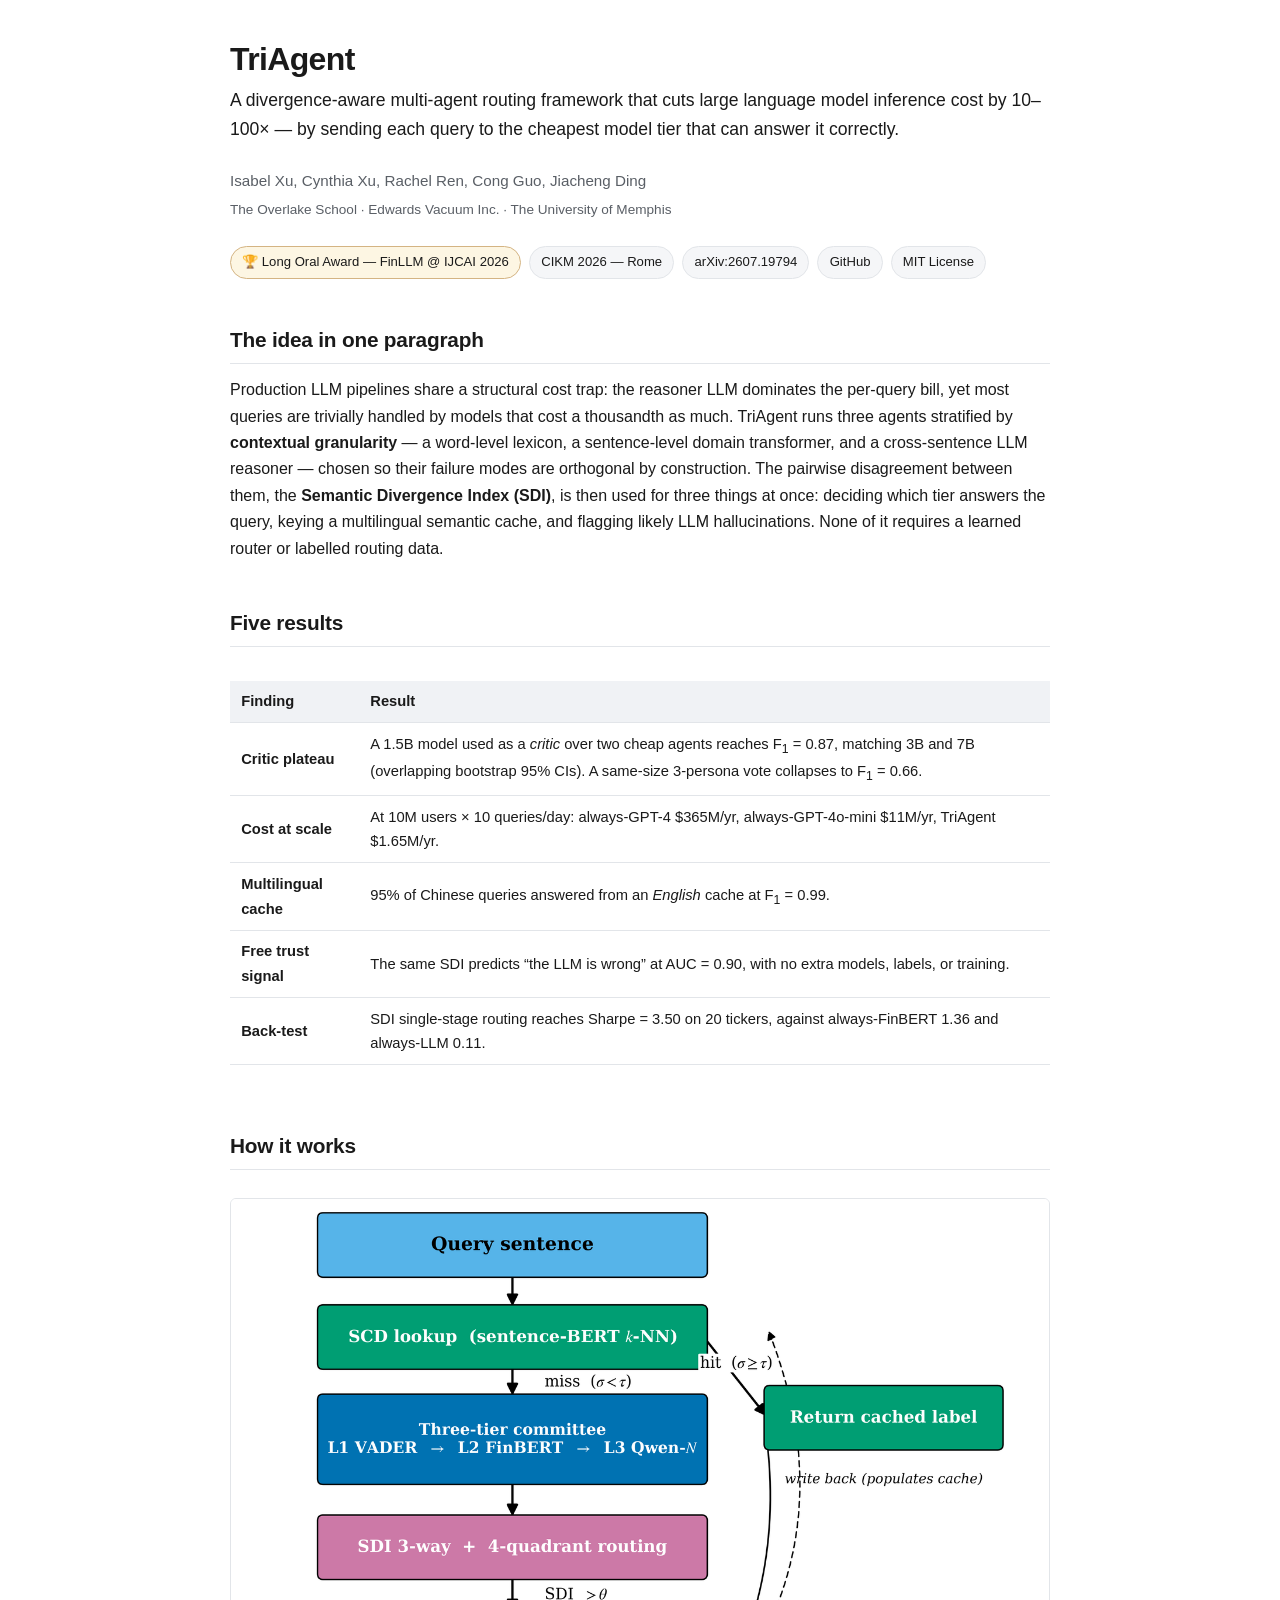
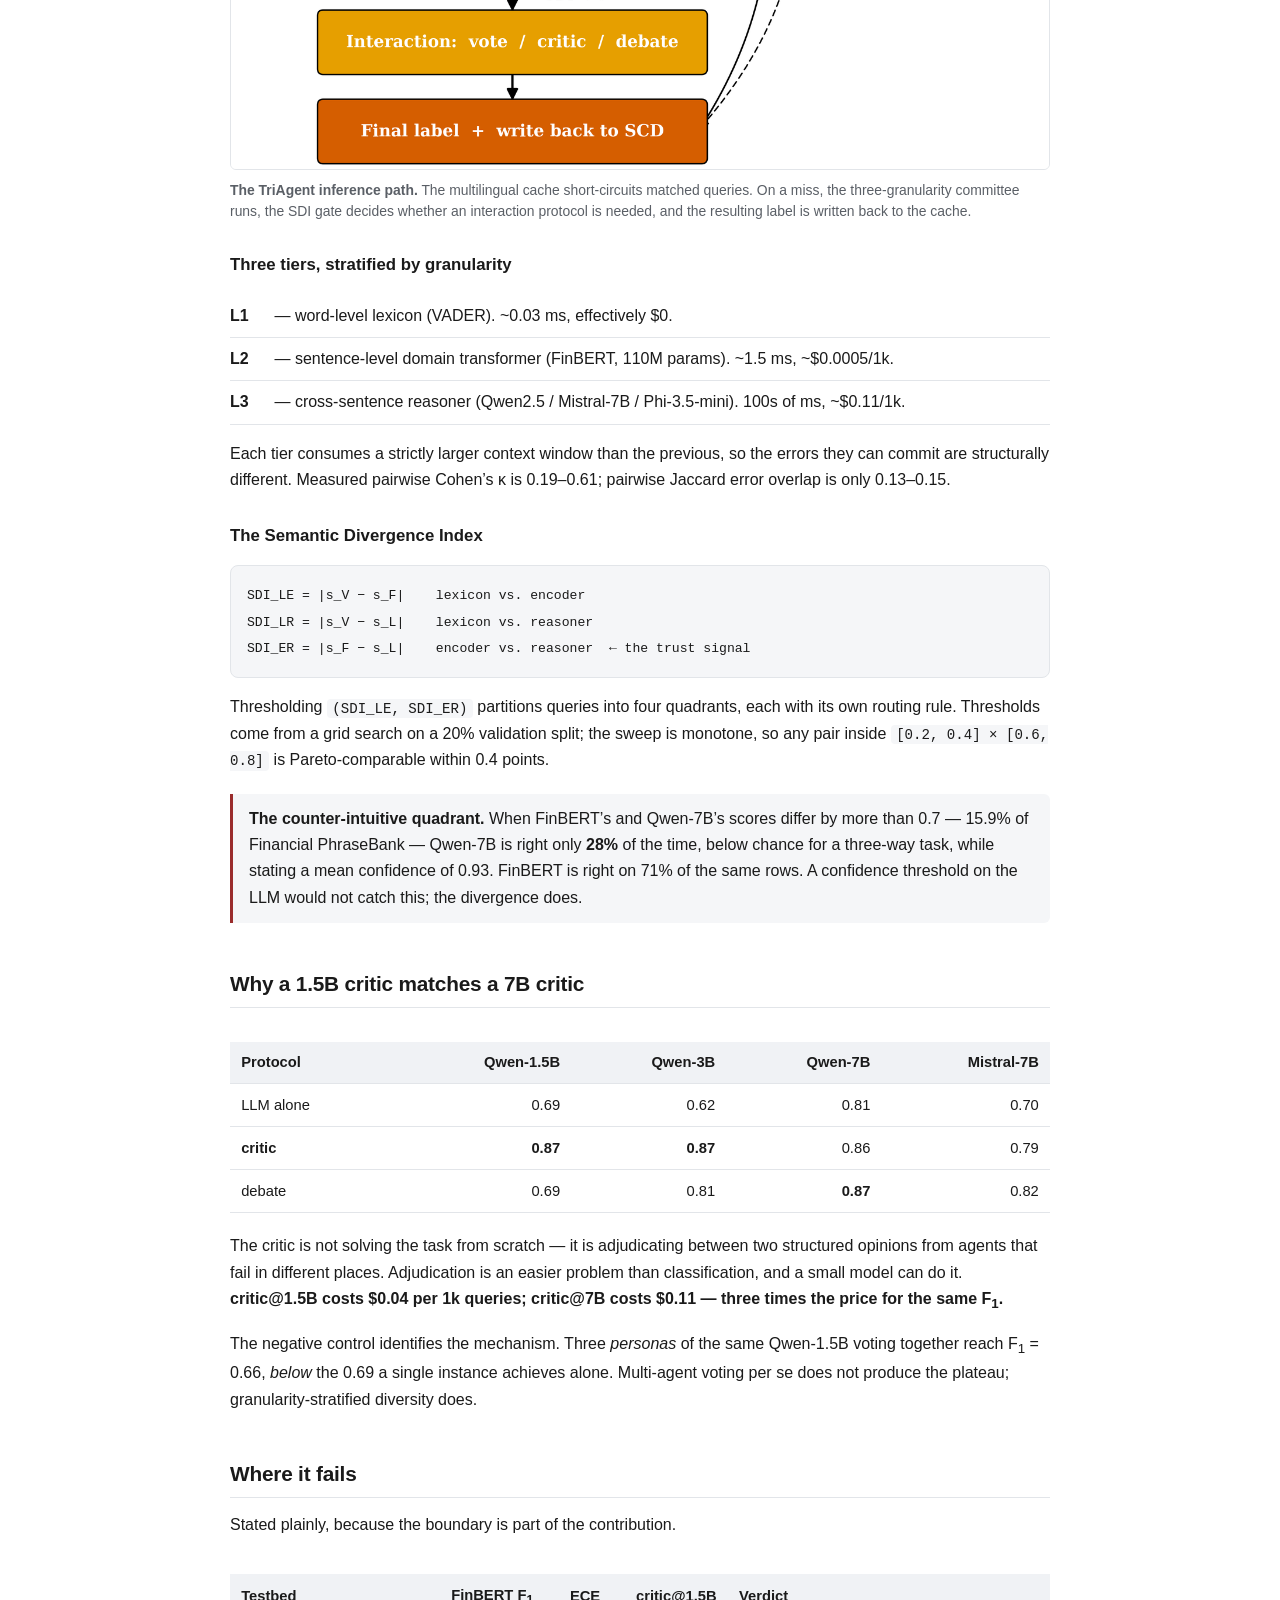
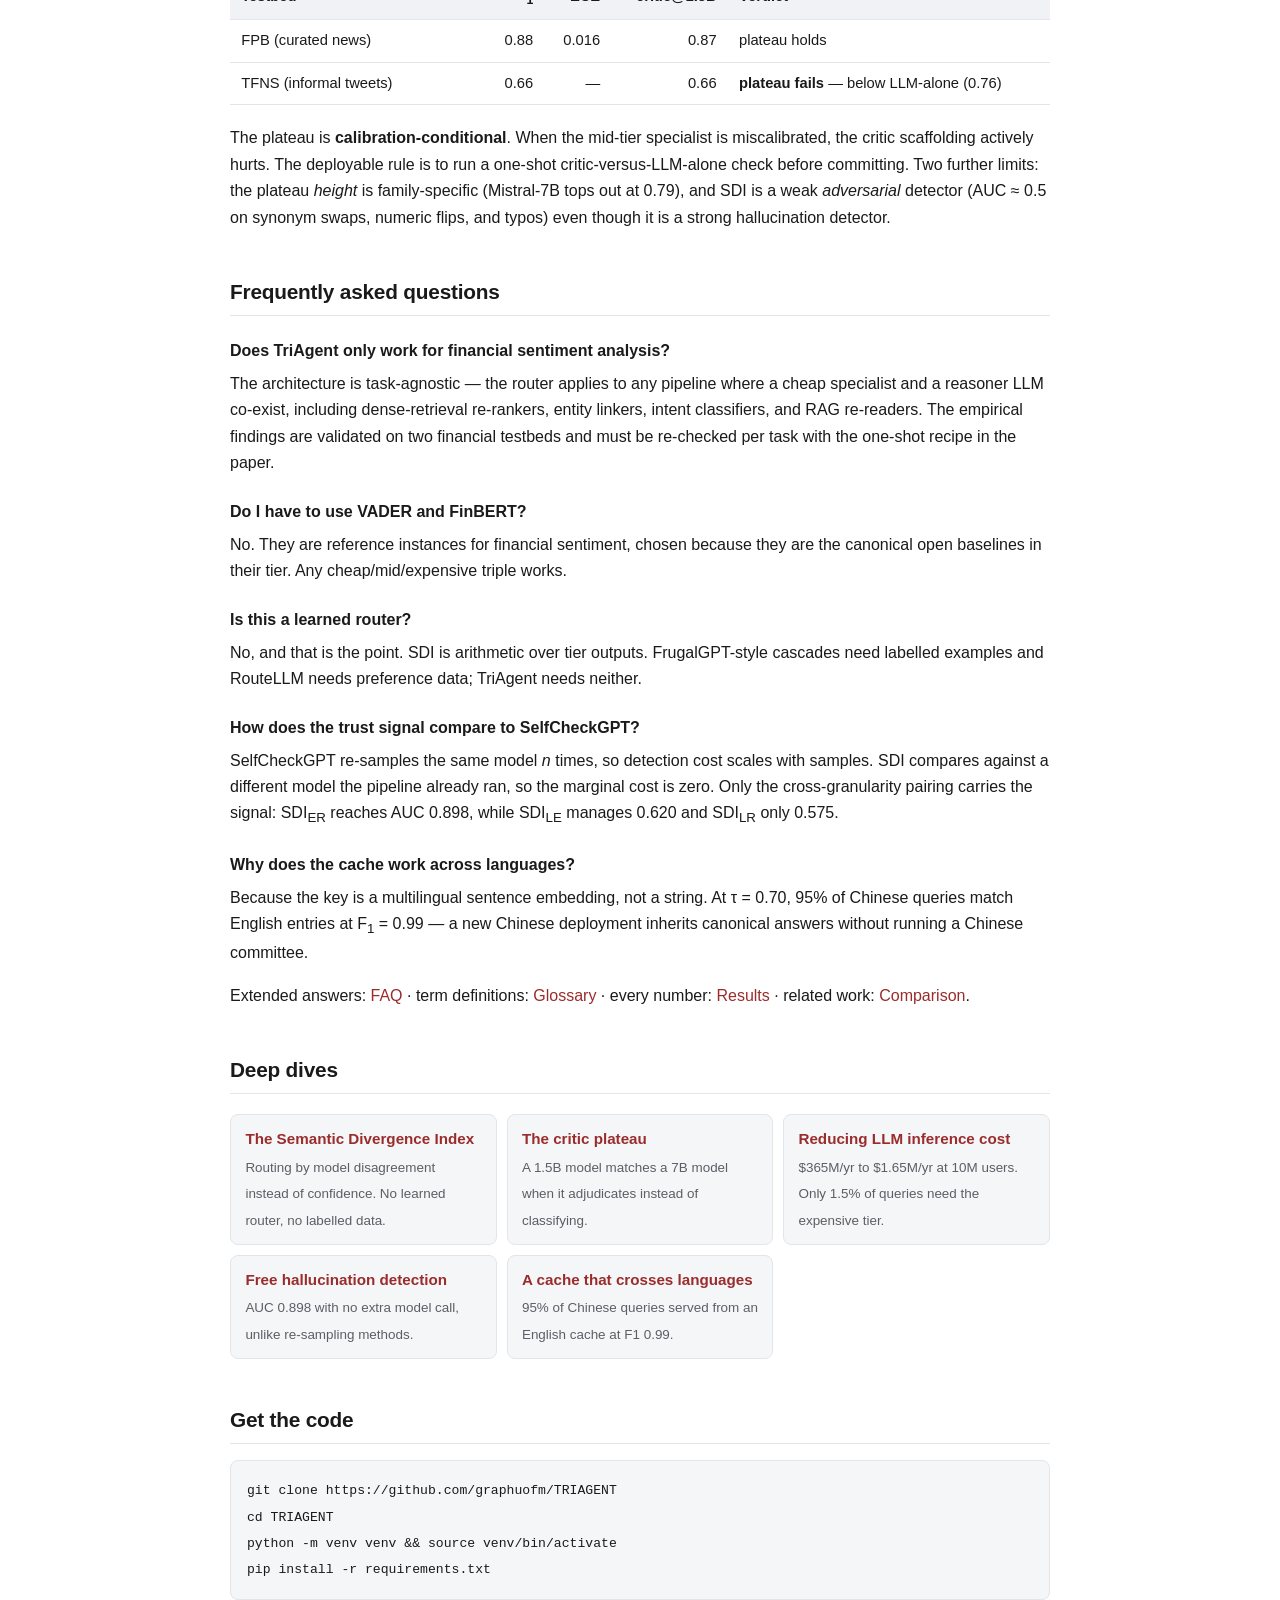
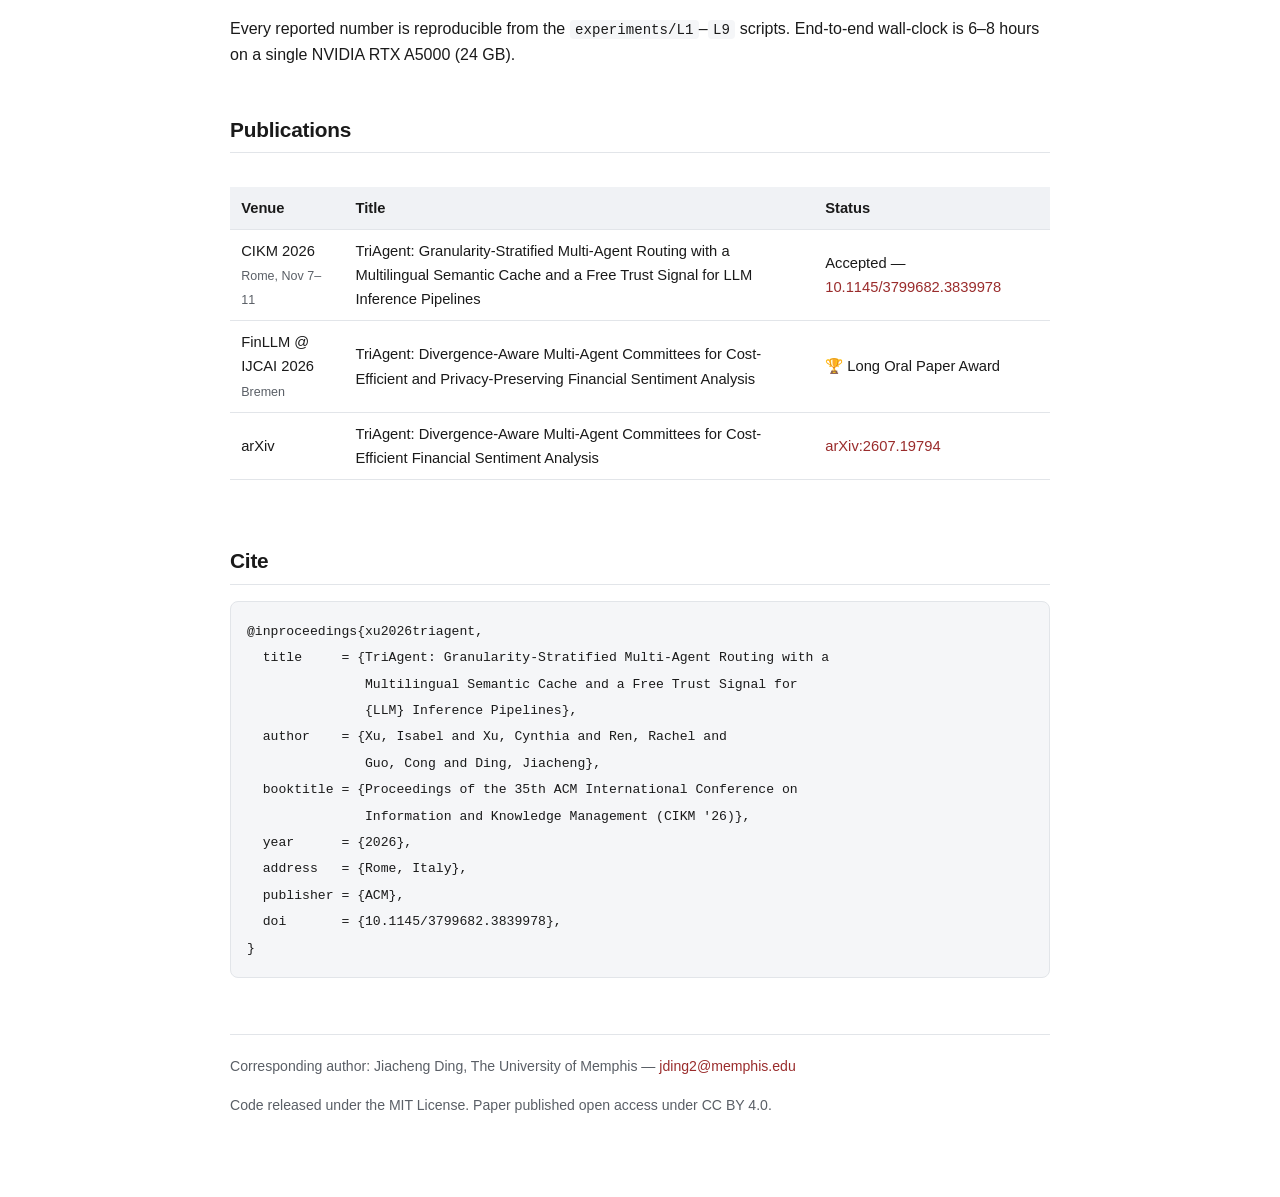
==== commit 33b8f2fc: "Correct the ambiguous-quadrant definition and harden the dataset card The public pages described the" ====
--- a/docs/index.html
+++ b/docs/index.html
@@ -191,7 +191,7 @@
 <p>Thresholding <code>(SDI_LE, SDI_ER)</code> partitions queries into four quadrants, each with its own routing rule. Thresholds come from a grid search on a 20% validation split; the sweep is monotone, so any pair inside <code>[0.2, 0.4] × [0.6, 0.8]</code> is Pareto-comparable within 0.4 points.</p>
 
 <blockquote>
-<p><strong>The counter-intuitive quadrant.</strong> When the two cheap tiers agree but the LLM dissents &mdash; 15.9% of Financial PhraseBank &mdash; the LLM&rsquo;s accuracy is <strong>28%</strong>, below chance for a three-way task. A confidence-threshold cascade escalates exactly here. TriAgent&rsquo;s rule is the opposite: trust the orthogonal pair, skip the lone reasoner.</p>
+<p><strong>The counter-intuitive quadrant.</strong> When FinBERT&rsquo;s and Qwen-7B&rsquo;s scores differ by more than 0.7 &mdash; 15.9% of Financial PhraseBank &mdash; Qwen-7B is right only <strong>28%</strong> of the time, below chance for a three-way task, while stating a mean confidence of 0.93. FinBERT is right on 71% of the same rows. A confidence threshold on the LLM would not catch this; the divergence does.</p>
 </blockquote>
 
 <h2>Why a 1.5B critic matches a 7B critic</h2>
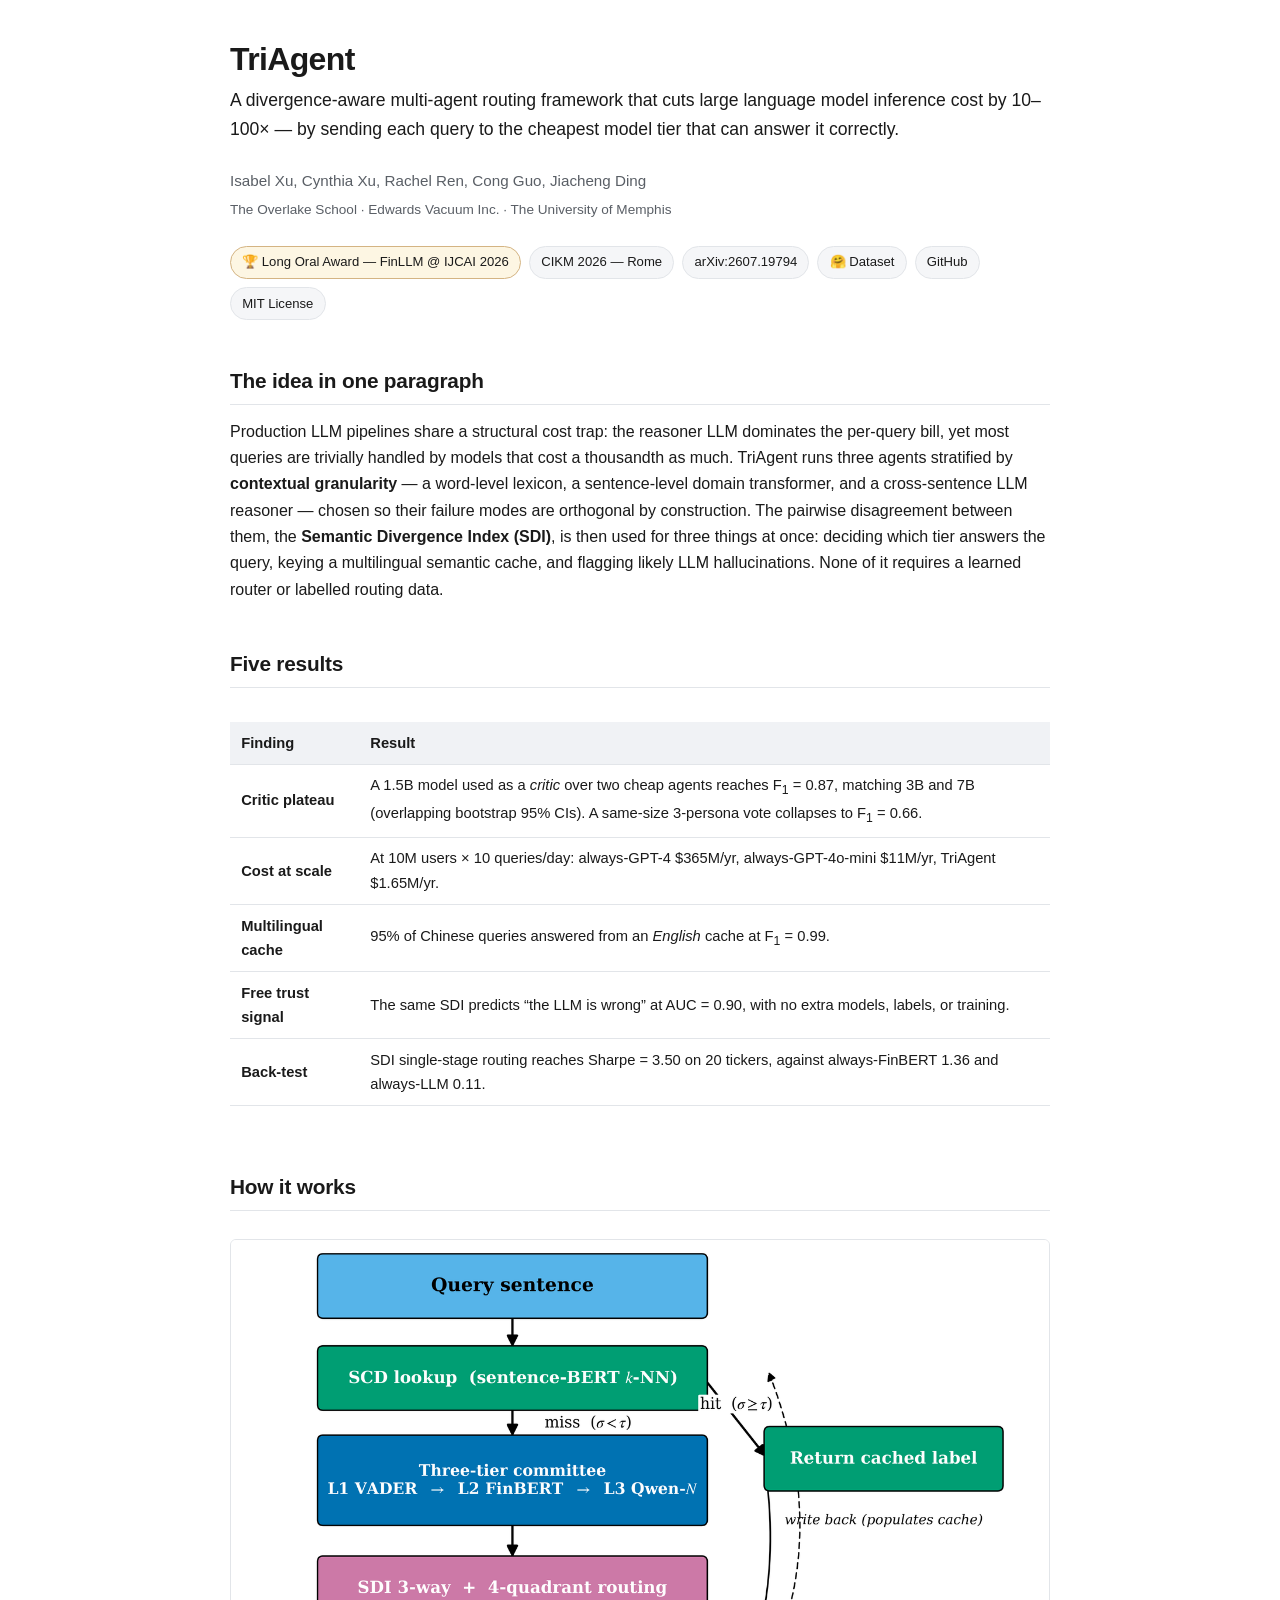
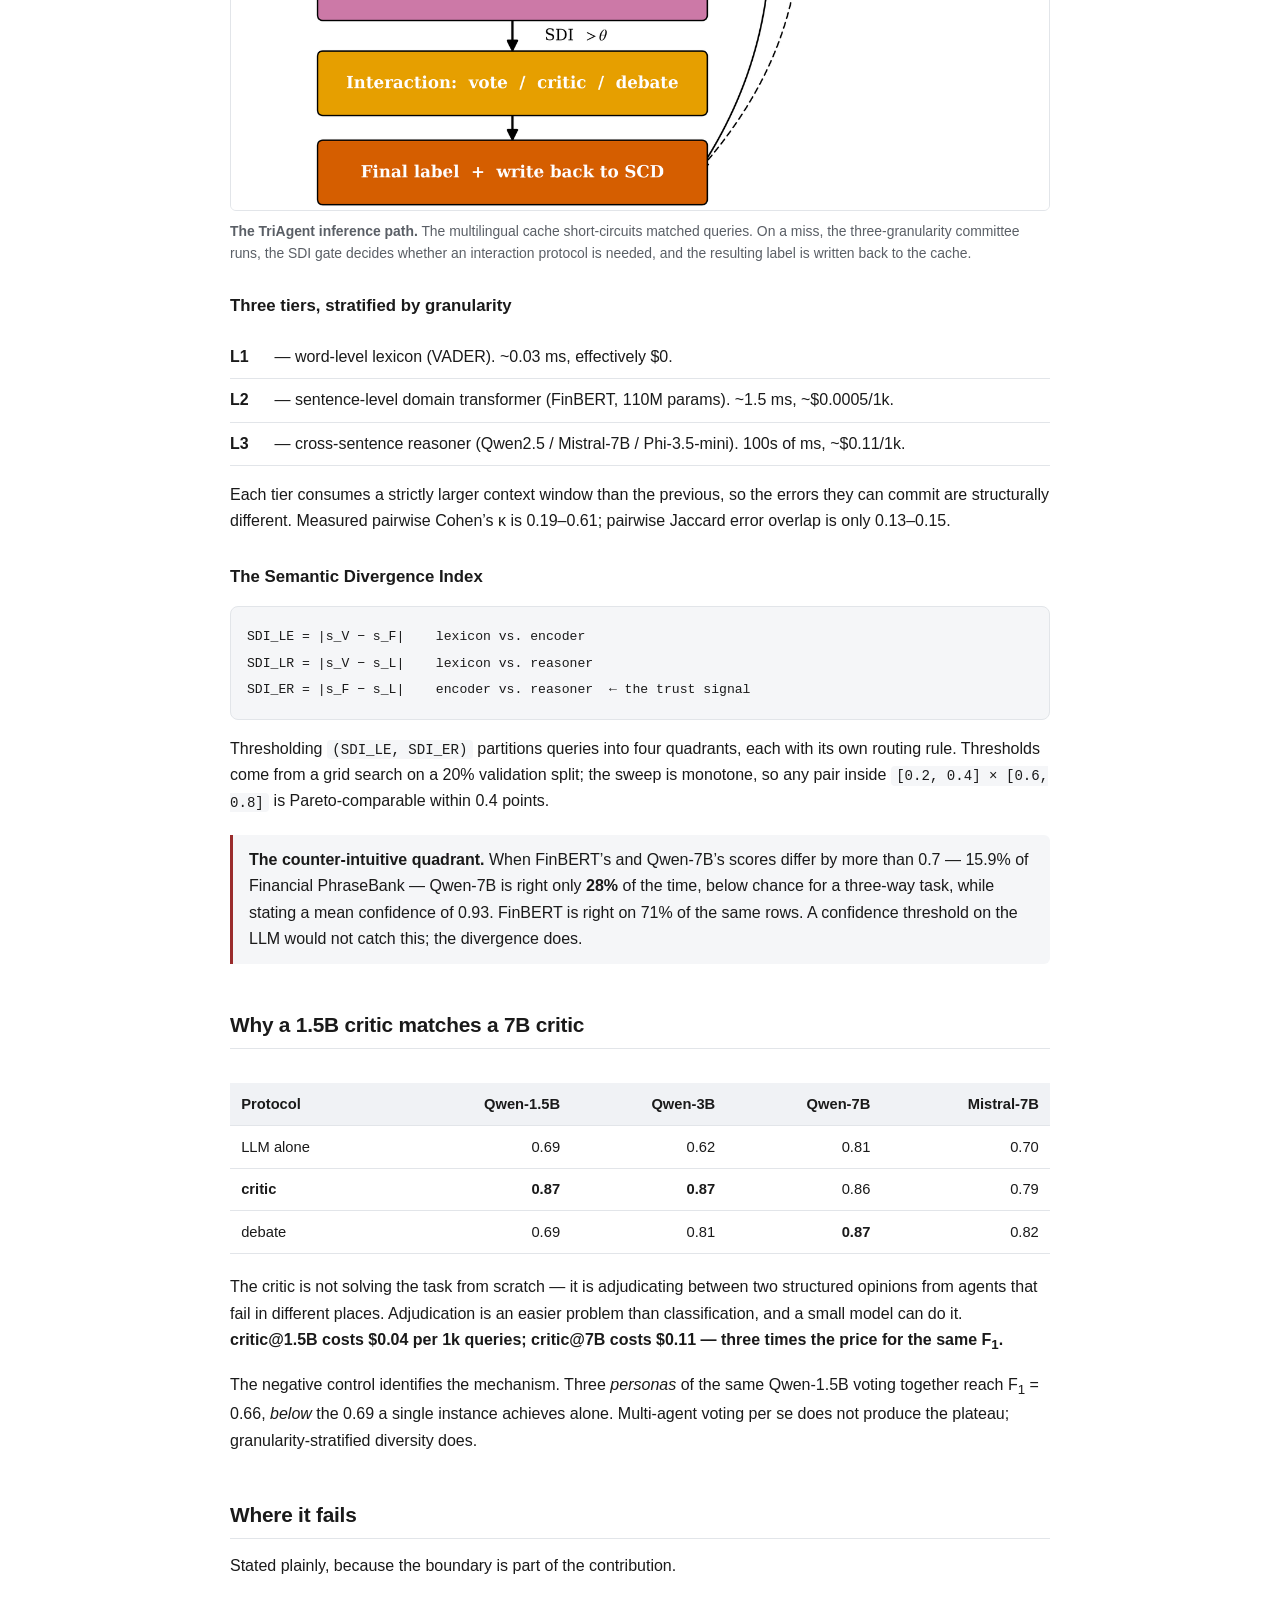
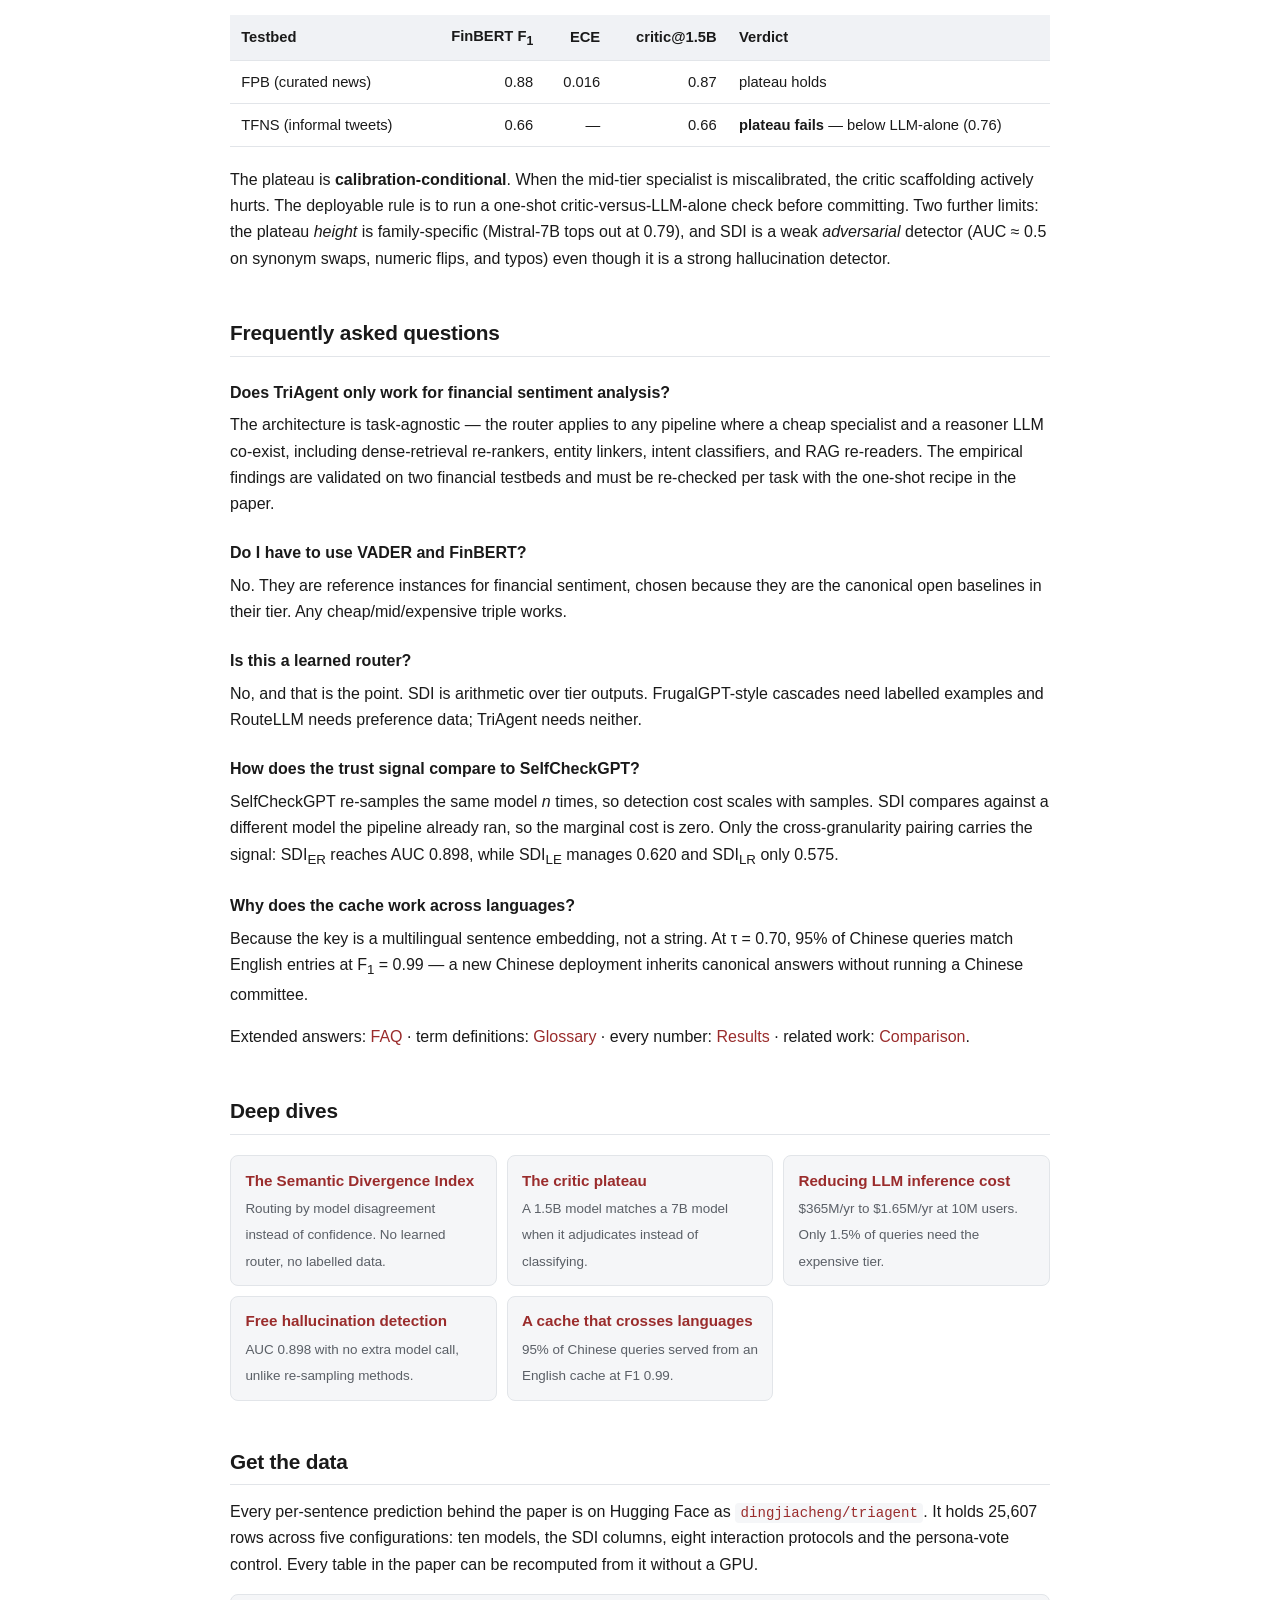
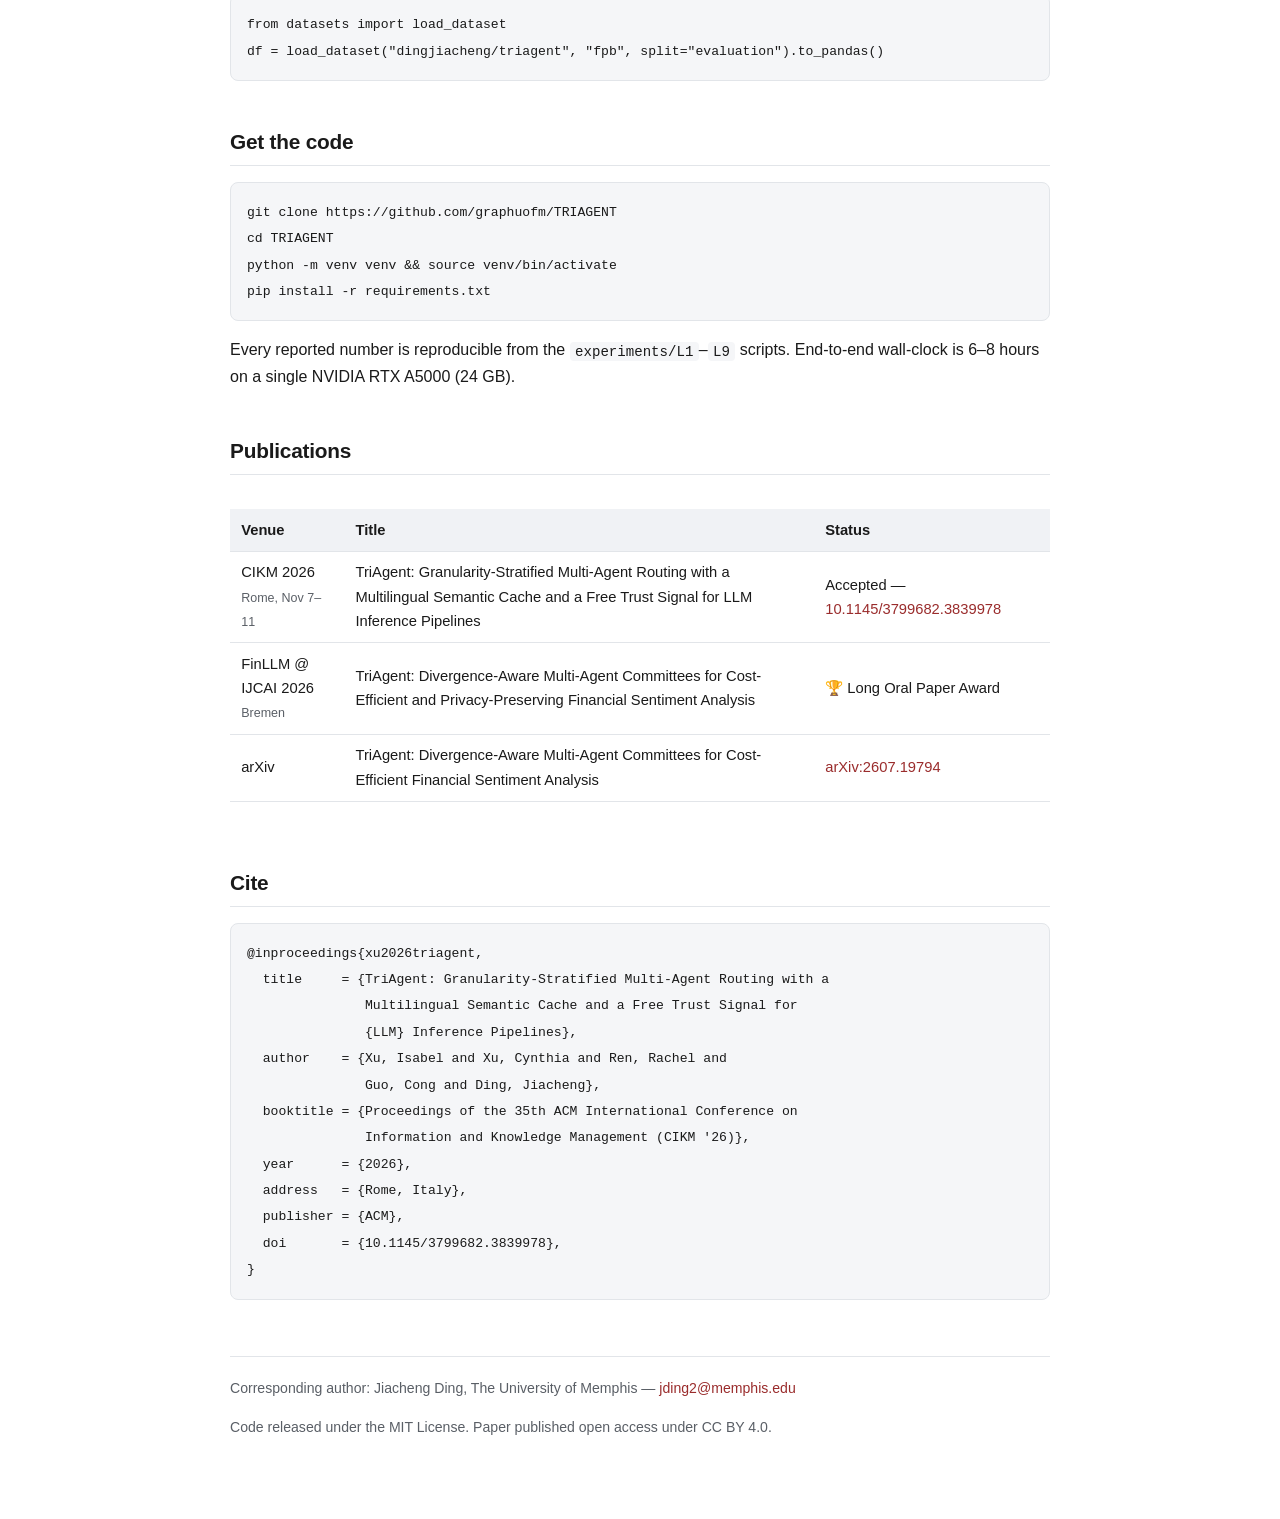
==== commit 7ce2678f: "Link the Hugging Face dataset from every public surface The per-sentence predictions are now live at" ====
--- a/docs/index.html
+++ b/docs/index.html
@@ -44,13 +44,52 @@
       "inLanguage": "en",
       "license": "https://creativecommons.org/licenses/by/4.0/",
       "author": [
-        {"@type": "Person", "name": "Isabel Xu", "affiliation": {"@type": "Organization", "name": "The Overlake School"}},
-        {"@type": "Person", "name": "Cynthia Xu", "affiliation": {"@type": "Organization", "name": "The Overlake School"}},
-        {"@type": "Person", "name": "Rachel Ren", "affiliation": {"@type": "Organization", "name": "Edwards Vacuum Inc."}},
-        {"@type": "Person", "name": "Cong Guo", "affiliation": {"@type": "Organization", "name": "The University of Memphis"}},
-        {"@type": "Person", "name": "Jiacheng Ding", "email": "jding2@memphis.edu", "affiliation": {"@type": "Organization", "name": "The University of Memphis"}}
-      ],
-      "publisher": {"@type": "Organization", "name": "Association for Computing Machinery"},
+        {
+          "@type": "Person",
+          "name": "Isabel Xu",
+          "affiliation": {
+            "@type": "Organization",
+            "name": "The Overlake School"
+          }
+        },
+        {
+          "@type": "Person",
+          "name": "Cynthia Xu",
+          "affiliation": {
+            "@type": "Organization",
+            "name": "The Overlake School"
+          }
+        },
+        {
+          "@type": "Person",
+          "name": "Rachel Ren",
+          "affiliation": {
+            "@type": "Organization",
+            "name": "Edwards Vacuum Inc."
+          }
+        },
+        {
+          "@type": "Person",
+          "name": "Cong Guo",
+          "affiliation": {
+            "@type": "Organization",
+            "name": "The University of Memphis"
+          }
+        },
+        {
+          "@type": "Person",
+          "name": "Jiacheng Ding",
+          "email": "jding2@memphis.edu",
+          "affiliation": {
+            "@type": "Organization",
+            "name": "The University of Memphis"
+          }
+        }
+      ],
+      "publisher": {
+        "@type": "Organization",
+        "name": "Association for Computing Machinery"
+      },
       "isPartOf": {
         "@type": "PublicationEvent",
         "name": "35th ACM International Conference on Information and Knowledge Management (CIKM 2026)",
@@ -73,52 +112,163 @@
       "citation": "https://doi.org/10.1145/3799682.3839978"
     },
     {
+      "@type": "Dataset",
+      "@id": "https://huggingface.co/datasets/dingjiacheng/triagent",
+      "name": "TriAgent: Multi-Agent Committee Predictions for Financial Sentiment",
+      "description": "Every per-sentence prediction behind TriAgent (CIKM 2026): 25,607 rows across five configurations covering Financial PhraseBank, Twitter Financial News Sentiment, a Mandarin translation, adversarial perturbations, and the Shared Consensus Dictionary embeddings. Records labels, scores, confidences, latency and cost for ten models, the Semantic Divergence Index between tiers, eight multi-agent interaction protocols, and a same-model persona-vote control.",
+      "url": "https://huggingface.co/datasets/dingjiacheng/triagent",
+      "sameAs": "https://huggingface.co/datasets/dingjiacheng/triagent",
+      "license": "https://creativecommons.org/licenses/by-nc-sa/3.0/",
+      "isAccessibleForFree": true,
+      "inLanguage": [
+        "en",
+        "zh"
+      ],
+      "creator": [
+        {
+          "@type": "Person",
+          "name": "Isabel Xu",
+          "affiliation": {
+            "@type": "Organization",
+            "name": "The Overlake School"
+          }
+        },
+        {
+          "@type": "Person",
+          "name": "Cynthia Xu",
+          "affiliation": {
+            "@type": "Organization",
+            "name": "The Overlake School"
+          }
+        },
+        {
+          "@type": "Person",
+          "name": "Rachel Ren",
+          "affiliation": {
+            "@type": "Organization",
+            "name": "Edwards Vacuum Inc."
+          }
+        },
+        {
+          "@type": "Person",
+          "name": "Cong Guo",
+          "affiliation": {
+            "@type": "Organization",
+            "name": "The University of Memphis"
+          }
+        },
+        {
+          "@type": "Person",
+          "name": "Jiacheng Ding",
+          "email": "jding2@memphis.edu",
+          "affiliation": {
+            "@type": "Organization",
+            "name": "The University of Memphis"
+          }
+        }
+      ],
+      "citation": "https://doi.org/10.1145/3799682.3839978",
+      "isBasedOn": [
+        "https://huggingface.co/datasets/takala/financial_phrasebank",
+        "https://huggingface.co/datasets/zeroshot/twitter-financial-news-sentiment"
+      ],
+      "keywords": [
+        "financial sentiment analysis",
+        "LLM routing",
+        "Semantic Divergence Index",
+        "multi-agent",
+        "hallucination detection",
+        "calibration",
+        "semantic cache",
+        "cross-lingual"
+      ],
+      "variableMeasured": [
+        "macro-F1",
+        "Semantic Divergence Index",
+        "model confidence",
+        "latency",
+        "inference cost"
+      ],
+      "distribution": {
+        "@type": "DataDownload",
+        "encodingFormat": "application/vnd.apache.parquet",
+        "contentUrl": "https://huggingface.co/datasets/dingjiacheng/triagent"
+      }
+    },
+    {
       "@type": "FAQPage",
       "mainEntity": [
         {
           "@type": "Question",
           "name": "What is TriAgent?",
-          "acceptedAnswer": {"@type": "Answer", "text": "TriAgent is a divergence-aware multi-agent routing framework for LLM inference pipelines. It runs a committee of models stratified by contextual granularity - a word-level lexicon, a sentence-level domain transformer, and a cross-sentence LLM reasoner - and measures their disagreement using the Semantic Divergence Index (SDI). That single signal decides which tier answers each query, keys a multilingual semantic cache, and flags likely LLM hallucinations at AUC 0.90."}
+          "acceptedAnswer": {
+            "@type": "Answer",
+            "text": "TriAgent is a divergence-aware multi-agent routing framework for LLM inference pipelines. It runs a committee of models stratified by contextual granularity - a word-level lexicon, a sentence-level domain transformer, and a cross-sentence LLM reasoner - and measures their disagreement using the Semantic Divergence Index (SDI). That single signal decides which tier answers each query, keys a multilingual semantic cache, and flags likely LLM hallucinations at AUC 0.90."
+          }
         },
         {
           "@type": "Question",
           "name": "How do I reduce LLM inference costs in production?",
-          "acceptedAnswer": {"@type": "Answer", "text": "Stop sending every query to the most expensive model. TriAgent answers 70% of queries with a word-level lexicon, 28.5% with a sentence-level transformer, and escalates only 1.5% to the LLM. At 10 million users issuing 10 queries per day, always-GPT-4 costs $365M per year and always-GPT-4o-mini costs $11M per year, while TriAgent answers the same workload for $1.65M per year."}
+          "acceptedAnswer": {
+            "@type": "Answer",
+            "text": "Stop sending every query to the most expensive model. TriAgent answers 70% of queries with a word-level lexicon, 28.5% with a sentence-level transformer, and escalates only 1.5% to the LLM. At 10 million users issuing 10 queries per day, always-GPT-4 costs $365M per year and always-GPT-4o-mini costs $11M per year, while TriAgent answers the same workload for $1.65M per year."
+          }
         },
         {
           "@type": "Question",
           "name": "Do I need labelled training data to build an LLM router?",
-          "acceptedAnswer": {"@type": "Answer", "text": "Not with TriAgent. FrugalGPT trains a scorer on labelled examples and RouteLLM trains on human preference data. The Semantic Divergence Index is computed arithmetically from tier outputs you already have - it is the absolute difference between two agents' scores. There is no router to train and no labelled routing data to collect."}
+          "acceptedAnswer": {
+            "@type": "Answer",
+            "text": "Not with TriAgent. FrugalGPT trains a scorer on labelled examples and RouteLLM trains on human preference data. The Semantic Divergence Index is computed arithmetically from tier outputs you already have - it is the absolute difference between two agents' scores. There is no router to train and no labelled routing data to collect."
+          }
         },
         {
           "@type": "Question",
           "name": "What is the critic plateau?",
-          "acceptedAnswer": {"@type": "Answer", "text": "When an LLM is re-tasked as a critic - given the query plus two cheap agents' predictions and asked for a final label - macro-F1 plateaus at about 0.87 across Qwen 1.5B, 3B, and 7B, with overlapping bootstrap 95% confidence intervals. Model size stops buying accuracy. Since critic@1.5B costs $0.04 per 1000 queries and critic@7B costs $0.11, the larger model is three times the price for the same result."}
+          "acceptedAnswer": {
+            "@type": "Answer",
+            "text": "When an LLM is re-tasked as a critic - given the query plus two cheap agents' predictions and asked for a final label - macro-F1 plateaus at about 0.87 across Qwen 1.5B, 3B, and 7B, with overlapping bootstrap 95% confidence intervals. Model size stops buying accuracy. Since critic@1.5B costs $0.04 per 1000 queries and critic@7B costs $0.11, the larger model is three times the price for the same result."
+          }
         },
         {
           "@type": "Question",
           "name": "Is the critic plateau just multi-agent voting or self-consistency?",
-          "acceptedAnswer": {"@type": "Answer", "text": "No. The paper includes a negative control that rules this out. Three personas of the same Qwen-1.5B - bull, bear, and neutral prompts - voting together reach F1 0.66, below the 0.69 a single Qwen-1.5B achieves alone. Same model, same size, three agents, worse result. What produces the plateau is granularity-stratified diversity: agents that consume different context window sizes and therefore fail in structurally different ways."}
+          "acceptedAnswer": {
+            "@type": "Answer",
+            "text": "No. The paper includes a negative control that rules this out. Three personas of the same Qwen-1.5B - bull, bear, and neutral prompts - voting together reach F1 0.66, below the 0.69 a single Qwen-1.5B achieves alone. Same model, same size, three agents, worse result. What produces the plateau is granularity-stratified diversity: agents that consume different context window sizes and therefore fail in structurally different ways."
+          }
         },
         {
           "@type": "Question",
           "name": "How can I detect LLM hallucinations without extra API calls?",
-          "acceptedAnswer": {"@type": "Answer", "text": "Run a cheaper specialist model in parallel and measure the divergence. In TriAgent, SDI_ER - the gap between the sentence-level encoder and the LLM reasoner - separates correct from incorrect LLM outputs at ROC AUC 0.90. Mean divergence is 0.17 when the LLM is right and 0.71 when it is wrong. Because the encoder output is already computed for routing, the trust score costs nothing additional, unlike SelfCheckGPT which re-samples the same model n times."}
+          "acceptedAnswer": {
+            "@type": "Answer",
+            "text": "Run a cheaper specialist model in parallel and measure the divergence. In TriAgent, SDI_ER - the gap between the sentence-level encoder and the LLM reasoner - separates correct from incorrect LLM outputs at ROC AUC 0.90. Mean divergence is 0.17 when the LLM is right and 0.71 when it is wrong. Because the encoder output is already computed for routing, the trust score costs nothing additional, unlike SelfCheckGPT which re-samples the same model n times."
+          }
         },
         {
           "@type": "Question",
           "name": "Can an LLM cache serve queries in a language it was never populated with?",
-          "acceptedAnswer": {"@type": "Answer", "text": "Yes. Because the Shared Consensus Dictionary keys on a multilingual sentence embedding, a Chinese query can match an English cache entry. At similarity threshold 0.70, 95% of Chinese-translated queries hit the English cache and the cached labels score F1 0.99. A new Chinese deployment inherits canonical answers from the existing English cache without running a Chinese committee at all."}
+          "acceptedAnswer": {
+            "@type": "Answer",
+            "text": "Yes. Because the Shared Consensus Dictionary keys on a multilingual sentence embedding, a Chinese query can match an English cache entry. At similarity threshold 0.70, 95% of Chinese-translated queries hit the English cache and the cached labels score F1 0.99. A new Chinese deployment inherits canonical answers from the existing English cache without running a Chinese committee at all."
+          }
         },
         {
           "@type": "Question",
           "name": "Does the critic plateau always hold?",
-          "acceptedAnswer": {"@type": "Answer", "text": "No, and the paper is explicit about where it breaks. The plateau is calibration-conditional. On Financial PhraseBank, where FinBERT's Expected Calibration Error is 0.016, critic@1.5B reaches 0.87. On TFNS, informal Twitter financial text where FinBERT collapses to F1 0.66, the critic protocol reaches only 0.65 - below the 0.76 the LLM achieves alone. When the mid-tier specialist is miscalibrated, the critic scaffolding actively hurts."}
+          "acceptedAnswer": {
+            "@type": "Answer",
+            "text": "No, and the paper is explicit about where it breaks. The plateau is calibration-conditional. On Financial PhraseBank, where FinBERT's Expected Calibration Error is 0.016, critic@1.5B reaches 0.87. On TFNS, informal Twitter financial text where FinBERT collapses to F1 0.66, the critic protocol reaches only 0.65 - below the 0.76 the LLM achieves alone. When the mid-tier specialist is miscalibrated, the critic scaffolding actively hurts."
+          }
         },
         {
           "@type": "Question",
           "name": "Is FinBERT still better than large language models for financial sentiment?",
-          "acceptedAnswer": {"@type": "Answer", "text": "On curated financial news, yes. On Financial PhraseBank, FinBERT reaches macro-F1 0.88 while Qwen-7B reaches 0.81, and the bootstrap 95% confidence intervals do not overlap. The domain specialist is statistically better at roughly one two-hundredth of the cost. On informal Twitter financial text the picture reverses: FinBERT collapses to 0.66 while Qwen-7B holds at 0.76."}
+          "acceptedAnswer": {
+            "@type": "Answer",
+            "text": "On curated financial news, yes. On Financial PhraseBank, FinBERT reaches macro-F1 0.88 while Qwen-7B reaches 0.81, and the bootstrap 95% confidence intervals do not overlap. The domain specialist is statistically better at roughly one two-hundredth of the cost. On informal Twitter financial text the picture reverses: FinBERT collapses to 0.66 while Qwen-7B holds at 0.76."
+          }
         }
       ]
     }
@@ -142,6 +292,7 @@
   <a class="badge award" href="https://arxiv.org/abs/2607.19794">🏆 Long Oral Award &mdash; FinLLM @ IJCAI 2026</a>
   <a class="badge" href="https://doi.org/10.1145/3799682.3839978">CIKM 2026 &mdash; Rome</a>
   <a class="badge" href="https://arxiv.org/abs/2607.19794">arXiv:2607.19794</a>
+  <a class="badge" href="https://huggingface.co/datasets/dingjiacheng/triagent">🤗 Dataset</a>
   <a class="badge" href="https://github.com/graphuofm/TRIAGENT">GitHub</a>
   <span class="badge">MIT License</span>
 </div>
@@ -257,6 +408,13 @@
   <a href="llm-hallucination-detection.html"><strong>Free hallucination detection</strong><span>AUC 0.898 with no extra model call, unlike re-sampling methods.</span></a>
   <a href="multilingual-llm-cache.html"><strong>A cache that crosses languages</strong><span>95% of Chinese queries served from an English cache at F1 0.99.</span></a>
 </div>
+
+<h2>Get the data</h2>
+
+<p>Every per-sentence prediction behind the paper is on Hugging Face as <a href="https://huggingface.co/datasets/dingjiacheng/triagent"><code>dingjiacheng/triagent</code></a>. It holds 25,607 rows across five configurations: ten models, the SDI columns, eight interaction protocols and the persona-vote control. Every table in the paper can be recomputed from it without a GPU.</p>
+
+<pre><code>from datasets import load_dataset
+df = load_dataset("dingjiacheng/triagent", "fpb", split="evaluation").to_pandas()</code></pre>
 
 <h2>Get the code</h2>
 
